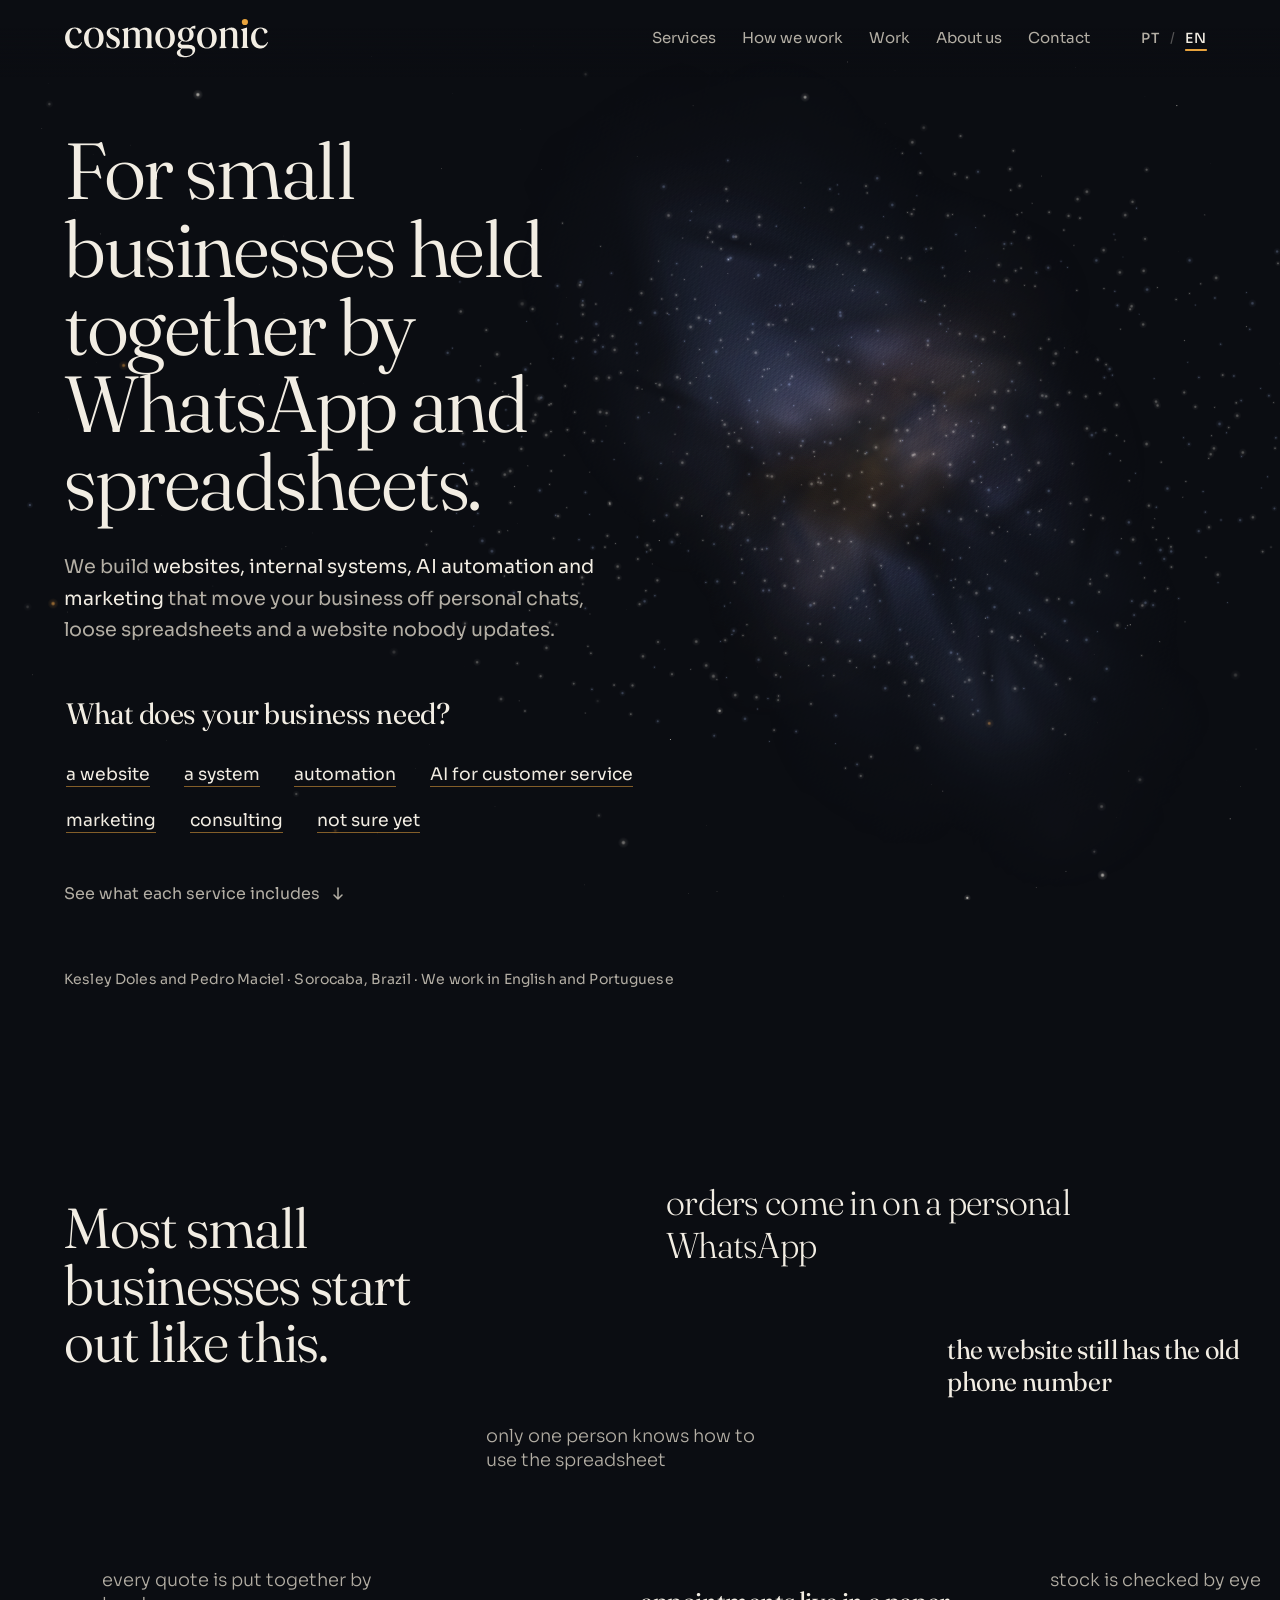
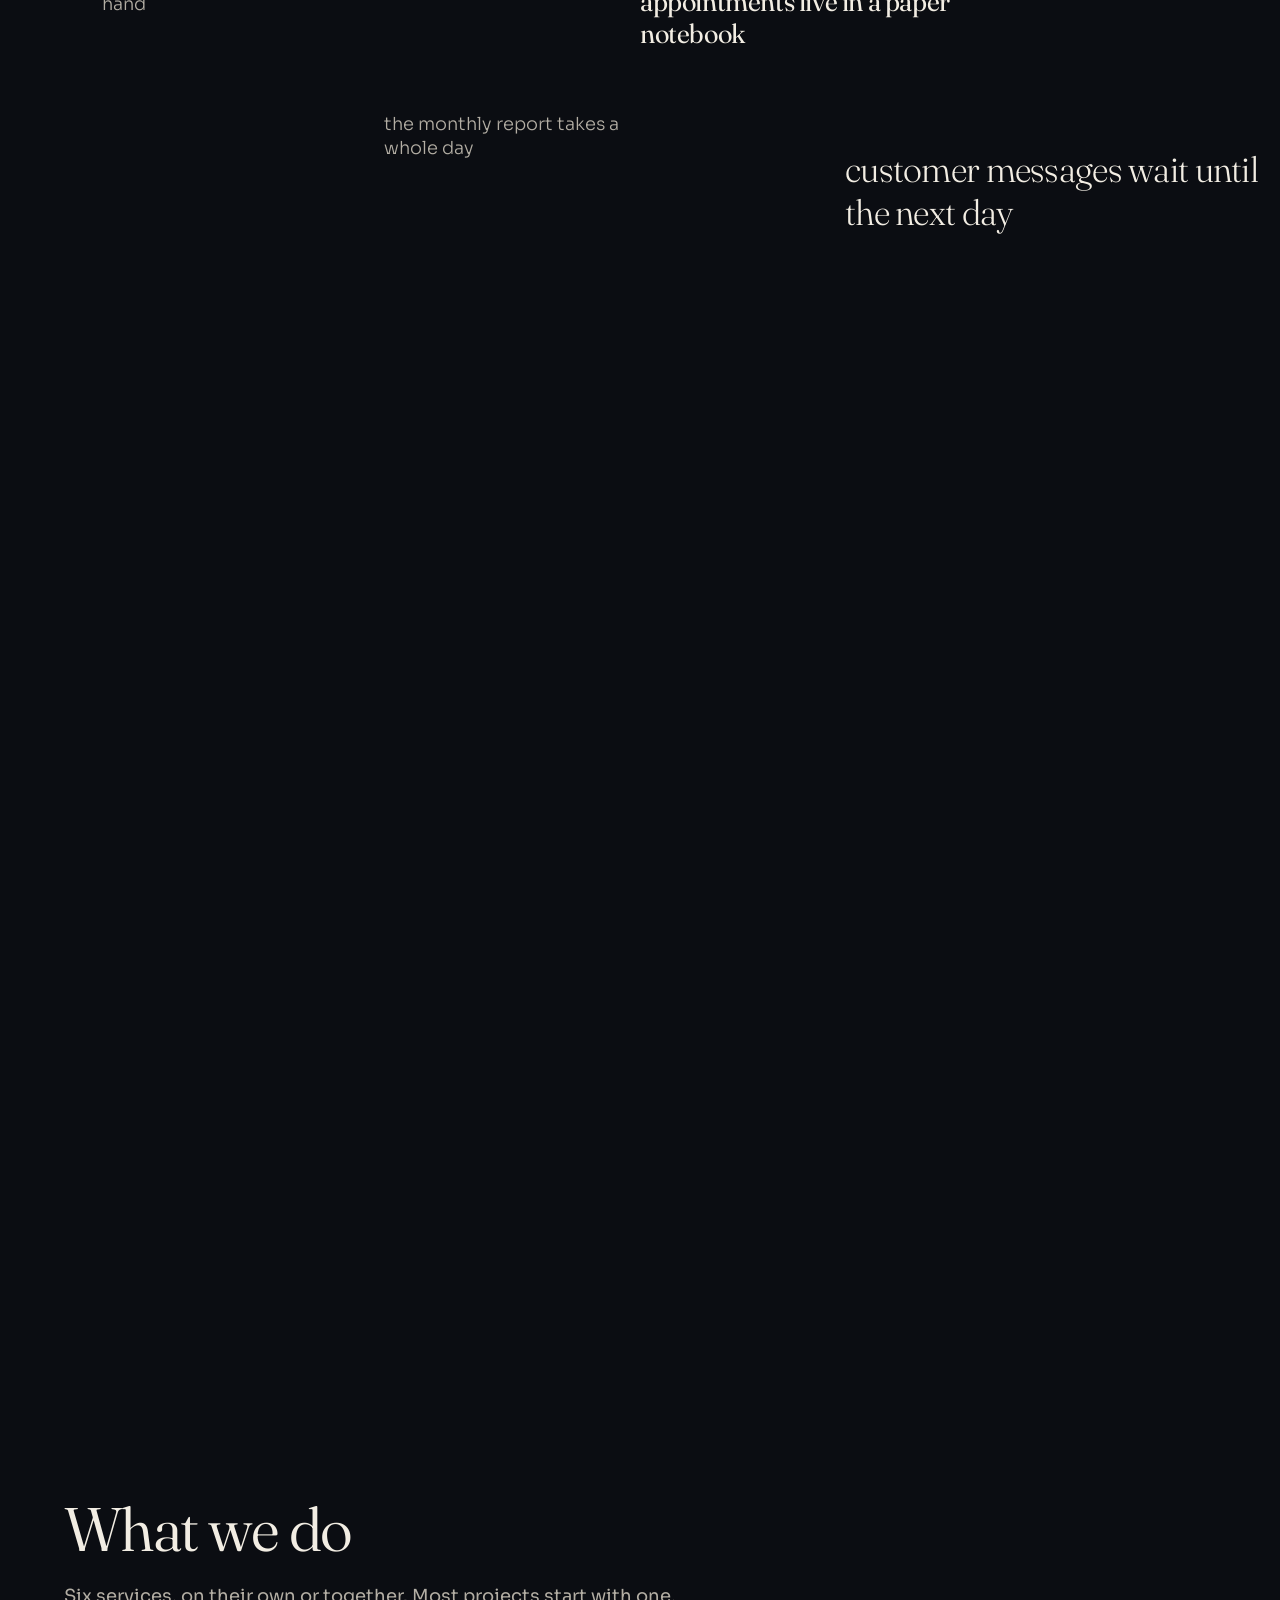
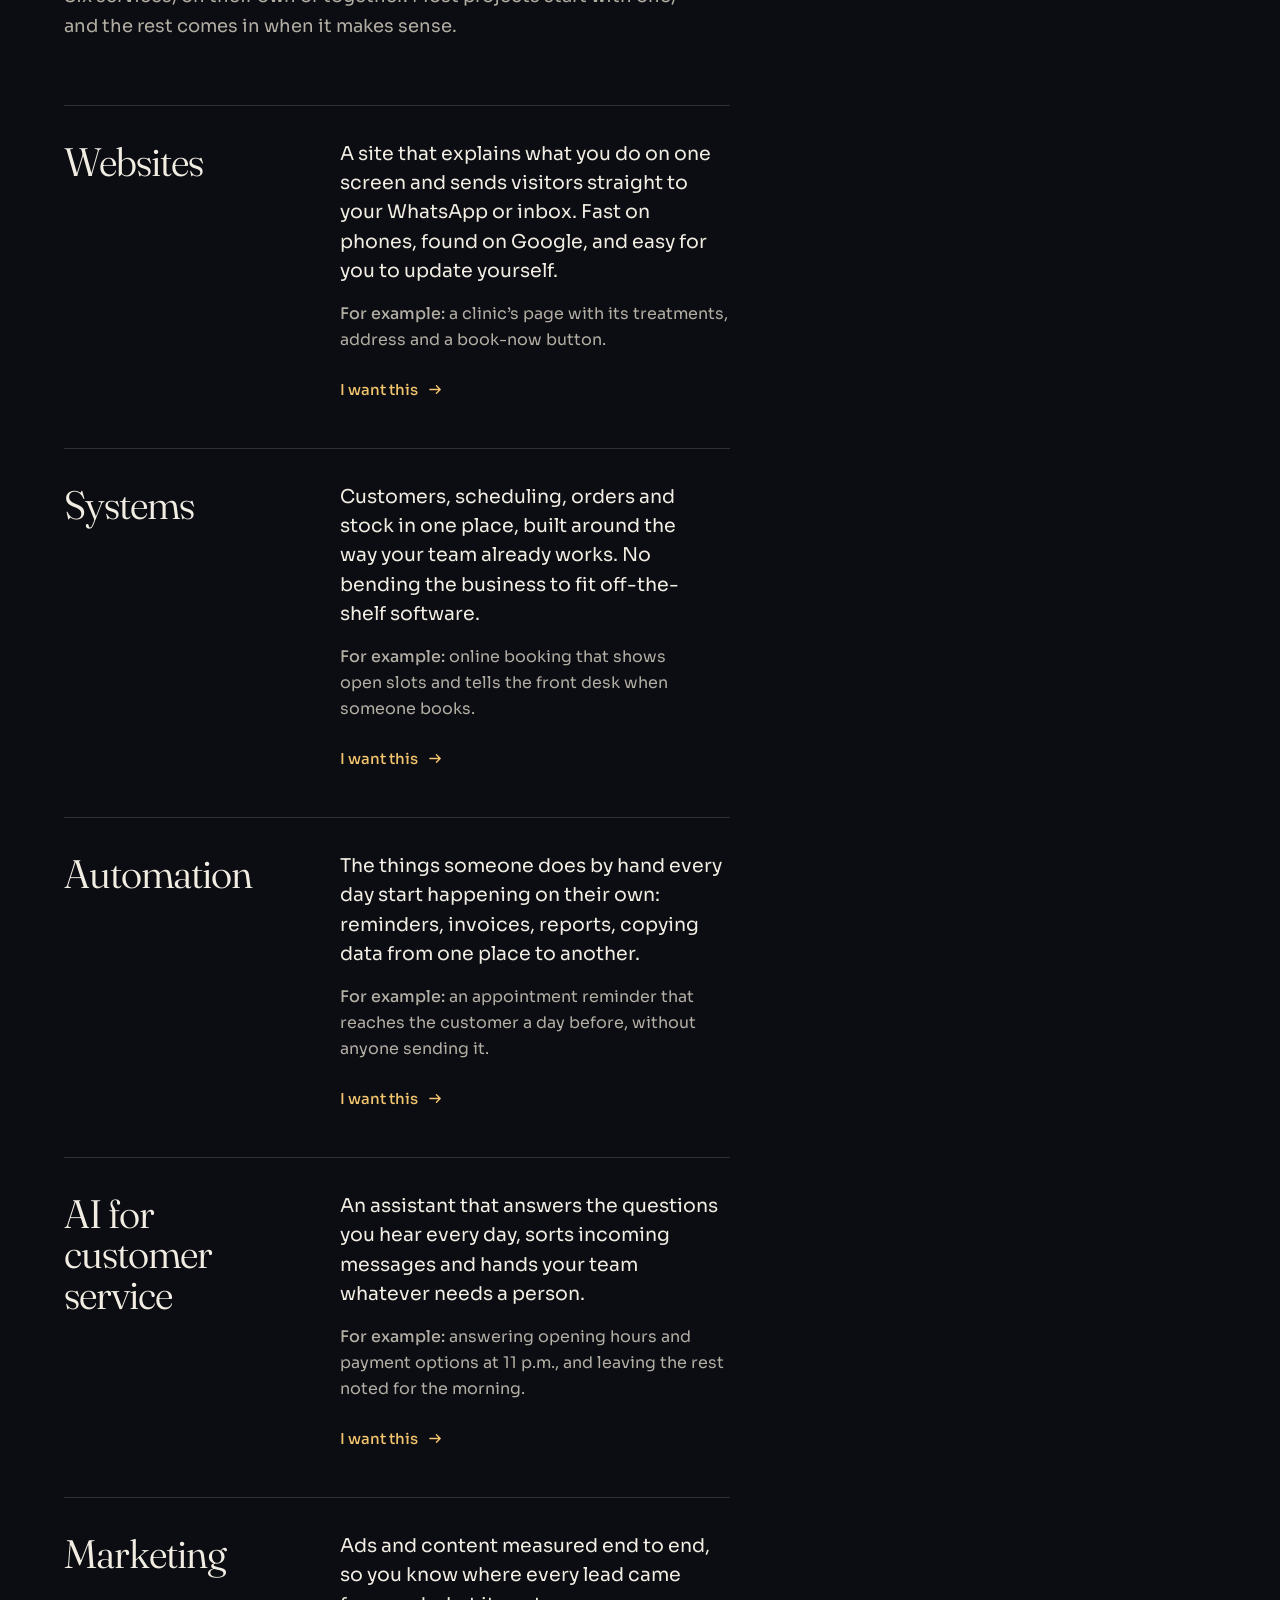
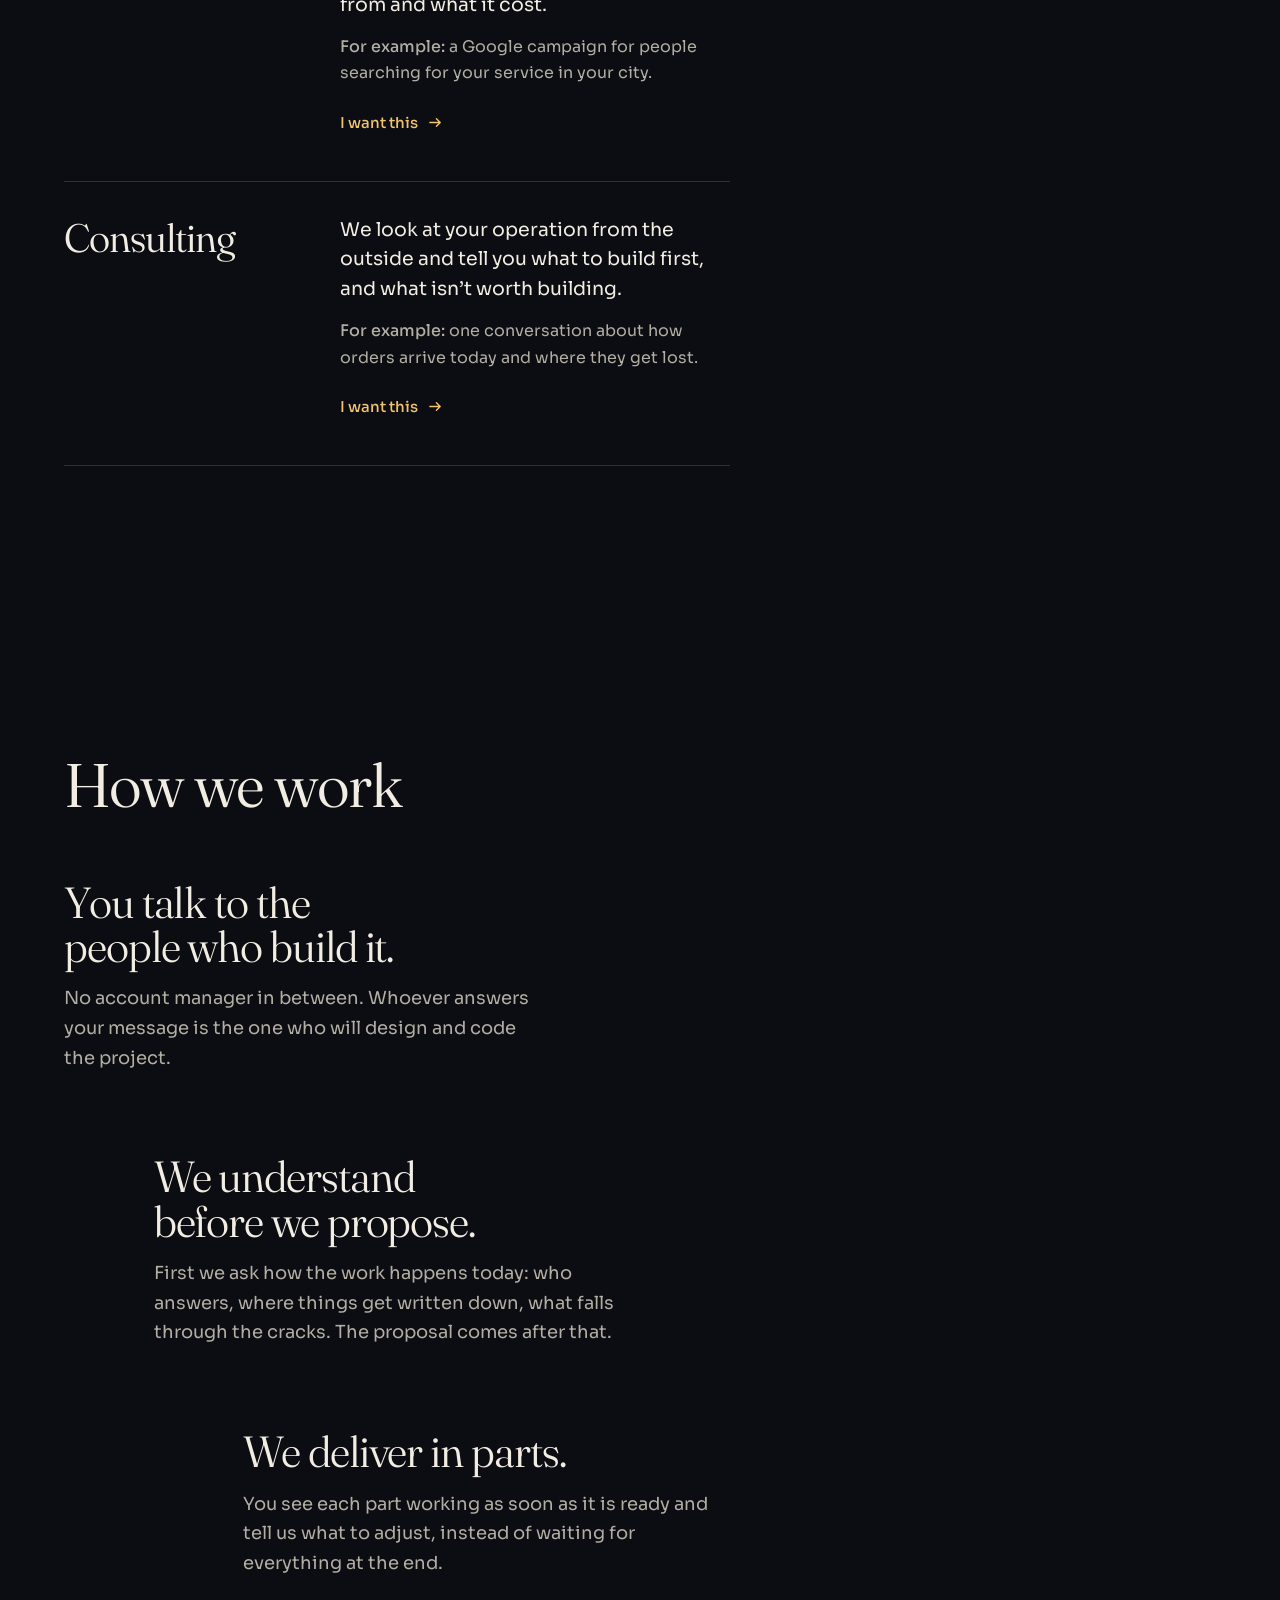
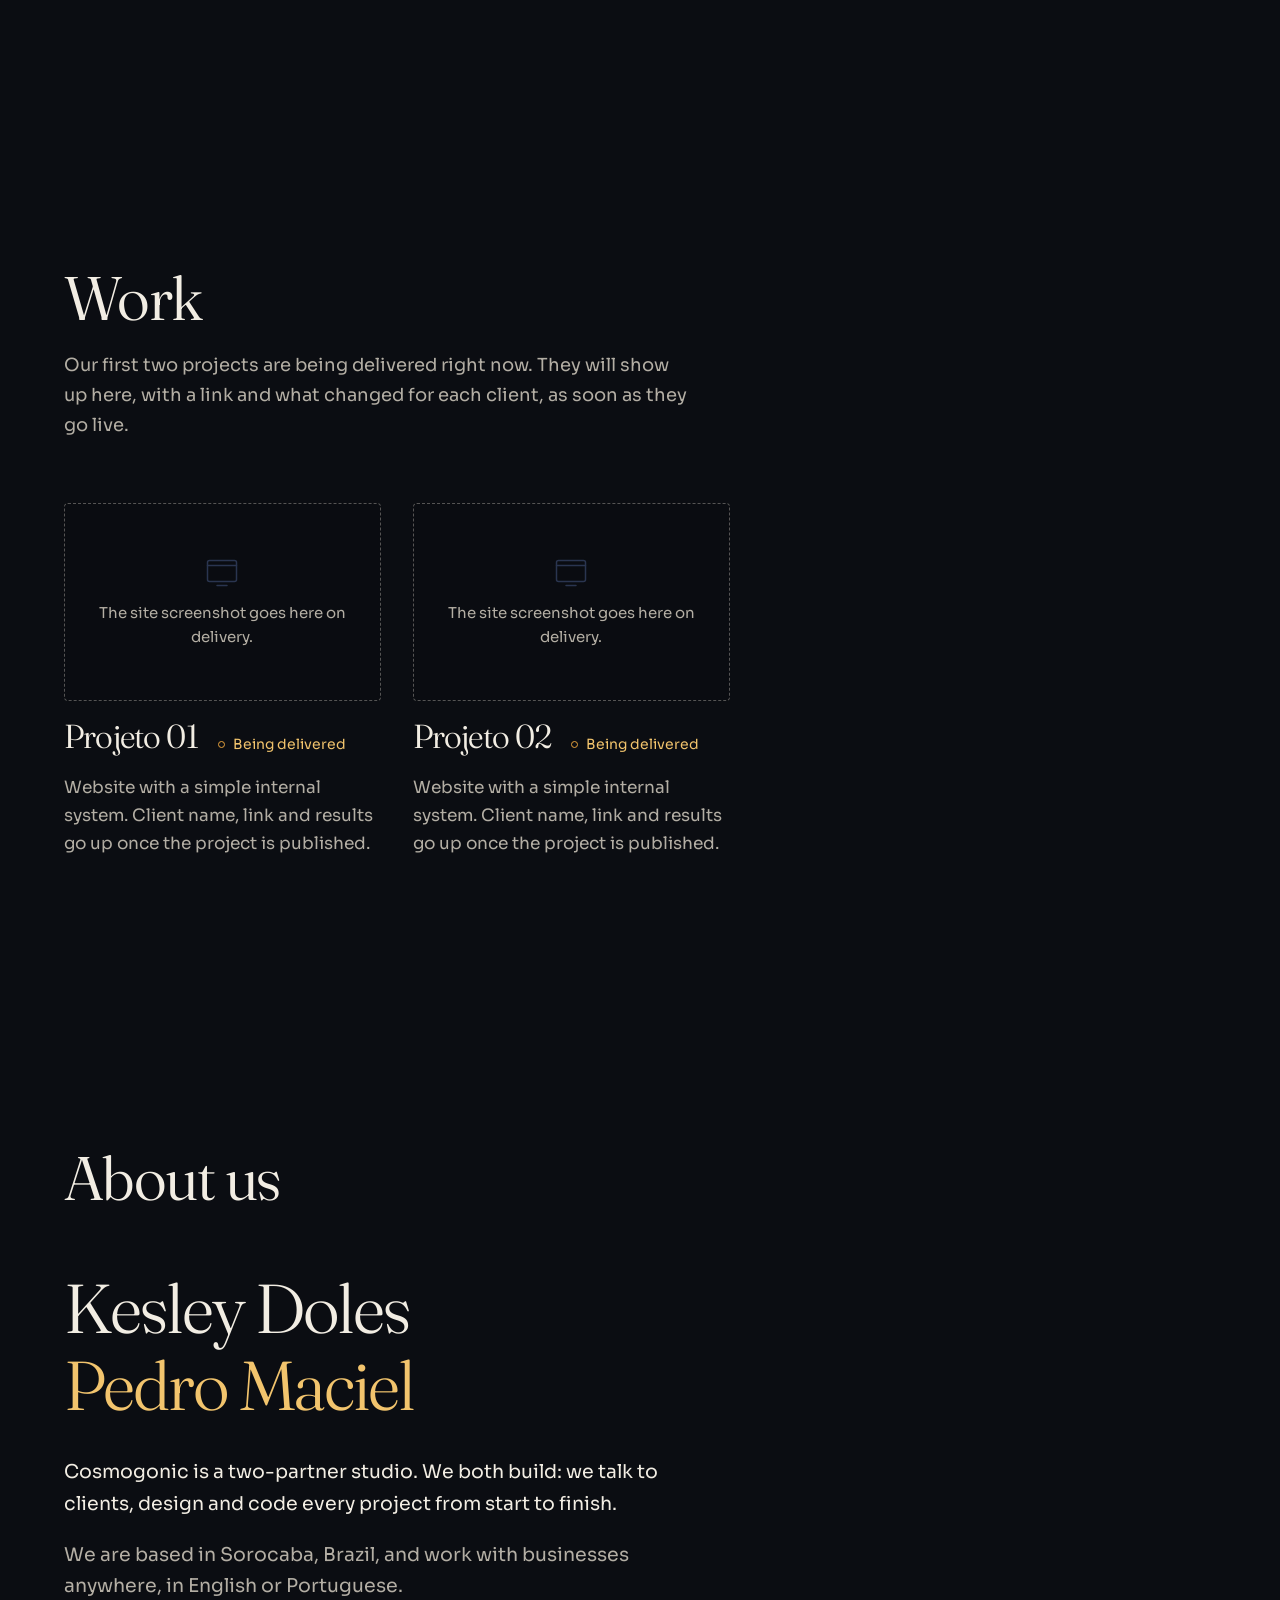
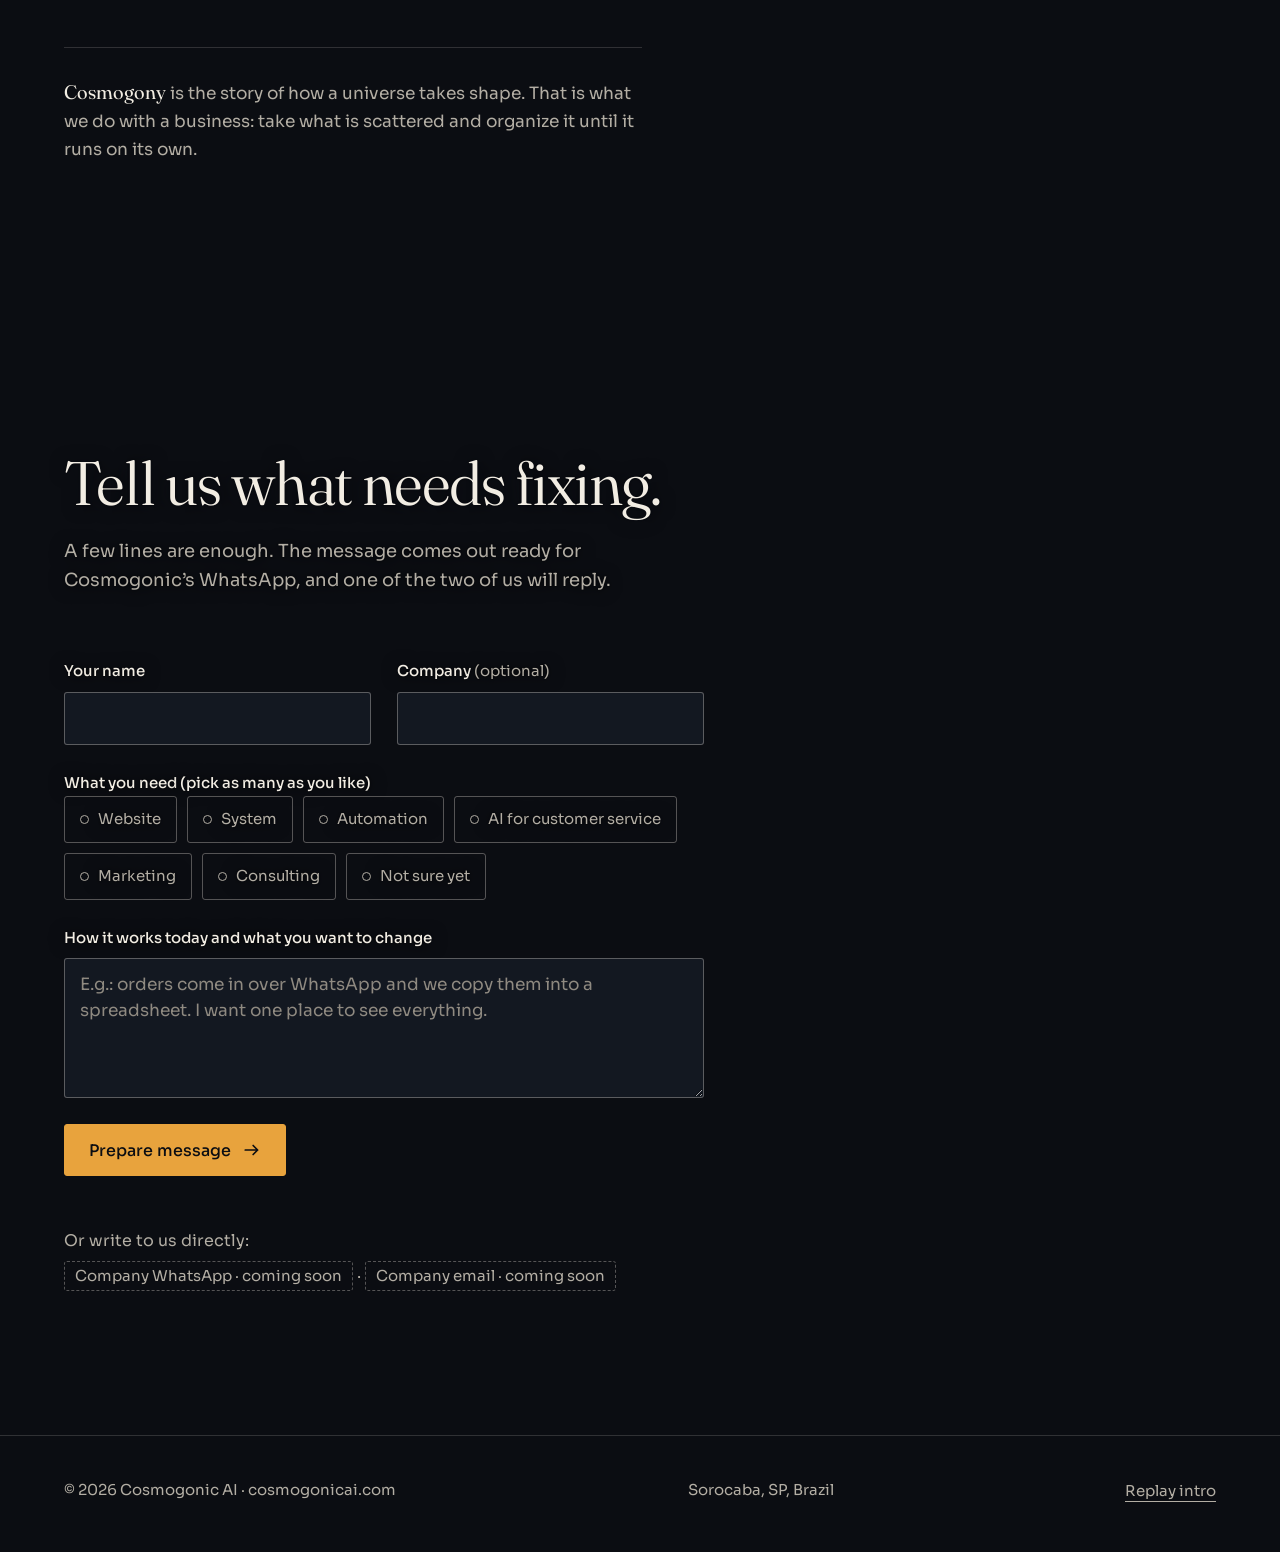
==== site/index.html @ 9174e350 "Protótipo do site da Cosmogonic AI Peças reaproveitáveis (fundo-estrela, abertura, header), referênc" ====
<!DOCTYPE html>
<html lang="pt-BR" class="estatico">
<head>
<meta charset="utf-8">
<meta name="viewport" content="width=device-width, initial-scale=1">
<title>Cosmogonic AI · sites, sistemas e automação para empresas</title>
<meta name="description" content="Estúdio de Sorocaba (SP) que faz site, sistema, automação com IA, marketing e consultoria para pequenas e médias empresas. Atendemos em português e inglês.">
<meta name="theme-color" content="#0B0D12">

<!-- Endereço oficial e versões por idioma (o inglês é a mesma página com ?lang=en) -->
<link rel="canonical" href="https://cosmogonicai.com/" id="canonical">
<link rel="alternate" hreflang="pt-BR" href="https://cosmogonicai.com/">
<link rel="alternate" hreflang="en" href="https://cosmogonicai.com/?lang=en">
<link rel="alternate" hreflang="x-default" href="https://cosmogonicai.com/">

<!-- Prévia ao compartilhar o link (WhatsApp, LinkedIn, etc.) -->
<meta property="og:type" content="website">
<meta property="og:site_name" content="Cosmogonic AI">
<meta property="og:url" content="https://cosmogonicai.com/">
<meta property="og:title" content="Cosmogonic AI · sites, sistemas e automação para empresas">
<meta property="og:description" content="Site, sistema, automação com IA e marketing para tirar a sua empresa do WhatsApp pessoal e da planilha solta. Kesley Doles e Pedro Maciel, Sorocaba (SP).">
<meta property="og:image" content="https://cosmogonicai.com/og-imagem.png">
<meta property="og:image:width" content="1200">
<meta property="og:image:height" content="630">
<meta property="og:image:alt" content="Wordmark da Cosmogonic ao lado de uma estrela âmbar com um disco de poeira em órbita.">
<meta property="og:locale" content="pt_BR">
<meta property="og:locale:alternate" content="en_US">
<meta name="twitter:card" content="summary_large_image">

<link rel="icon" href="favicon.svg" type="image/svg+xml">
<link rel="icon" href="favicon-32.png" sizes="32x32" type="image/png">
<link rel="apple-touch-icon" href="apple-touch-icon.png">
<script>try{if(new URLSearchParams(location.search).get('lang')==='en')document.getElementById('canonical').href='https://cosmogonicai.com/?lang=en'}catch(e){}</script>
<link rel="preconnect" href="https://fonts.googleapis.com">
<link rel="preconnect" href="https://fonts.gstatic.com" crossorigin>
<link rel="stylesheet" href="https://fonts.googleapis.com/css2?family=Fraunces:opsz,wght@9..144,300..600&family=Sora:wght@300;400;500;600&display=swap">
<link rel="stylesheet" href="estilo.css">
<script>try{if(!matchMedia('(prefers-reduced-motion: reduce)').matches)document.documentElement.classList.remove('estatico')}catch(e){}</script>
</head>
<body>
<div id="intro" hidden><canvas aria-hidden="true"></canvas></div>
<a class="skip" href="#conteudo" data-i="skip">Pular para o conteúdo</a>
<div class="bar" id="bar" aria-hidden="true"></div>
<canvas id="sky" aria-hidden="true"></canvas>

<header class="topo">
  <a class="brand" href="#hero" aria-label="Cosmogonic AI, início"><span class="bw"><svg class="word" aria-hidden="true" focusable="false" xmlns="http://www.w3.org/2000/svg" viewBox="14 36 1128 220" fill="currentColor" fill-rule="evenodd"><g class="l c0" style="--dx:-0.5px"><path d="M77.0 88.6 L70.3 88.6 L64.5 89.2 L59.3 90.2 L55.7 91.2 L48.9 94.1 L47.0 95.1 L39.3 100.8 L33.4 106.8 L30.1 111.4 L27.0 116.5 L24.2 122.6 L22.2 129.1 L21.0 134.0 L20.3 138.7 L20.0 142.6 L20.1 151.8 L21.3 159.4 L23.2 166.2 L25.0 171.5 L28.0 177.9 L31.1 183.3 L33.4 186.3 L36.9 190.2 L40.9 193.9 L44.3 196.4 L49.6 199.5 L54.5 201.5 L58.4 202.6 L63.6 203.6 L71.8 204.0 L76.3 203.6 L81.6 202.7 L85.2 201.7 L88.1 200.7 L91.9 198.6 L99.1 193.3 L103.5 188.5 L106.3 184.3 L108.9 179.8 L111.5 174.2 L112.9 170.1 L112.8 169.2 L112.1 168.7 L110.5 168.6 L109.6 168.9 L106.7 174.0 L103.6 178.1 L101.8 180.0 L99.0 182.2 L96.1 183.9 L92.5 185.7 L88.9 186.8 L82.7 187.8 L78.7 187.8 L71.2 186.6 L65.9 184.7 L62.2 182.6 L58.3 179.3 L55.0 175.6 L52.1 171.2 L49.0 165.5 L47.0 160.0 L45.8 155.1 L45.0 150.4 L44.5 144.7 L44.3 135.1 L45.0 127.4 L46.8 118.5 L49.1 111.7 L53.0 104.7 L55.8 101.2 L57.9 99.2 L60.7 97.0 L63.1 95.6 L64.8 94.9 L67.8 94.0 L72.0 93.6 L75.6 93.8 L79.7 95.1 L82.3 96.8 L84.5 98.7 L86.4 100.9 L88.4 104.1 L90.7 108.8 L92.7 115.3 L93.8 120.2 L94.4 120.9 L94.9 121.2 L96.5 121.3 L100.3 120.6 L103.5 119.5 L105.7 118.4 L109.3 115.9 L110.7 113.8 L111.1 112.0 L111.1 110.0 L110.6 107.9 L109.5 105.4 L107.2 101.9 L104.7 99.0 L100.2 95.3 L98.3 94.1 L94.4 92.3 L88.0 90.2 L83.1 89.2Z "/></g><g class="l" style="--dx:-112.2px"><path d="M175.8 88.5 L169.7 89.0 L163.8 90.1 L157.9 92.0 L153.4 94.0 L149.6 96.0 L145.0 99.3 L141.5 102.3 L138.1 105.9 L135.4 109.4 L132.2 114.1 L129.2 119.5 L128.0 122.7 L126.2 129.6 L125.2 134.8 L124.3 142.5 L124.3 149.5 L125.2 157.4 L126.1 162.0 L127.5 167.2 L129.2 172.1 L132.2 178.2 L135.1 183.0 L138.0 186.8 L140.5 189.5 L145.1 193.4 L149.8 196.6 L153.1 198.4 L157.8 200.6 L161.4 201.8 L169.6 203.6 L175.7 204.1 L179.7 204.1 L185.2 203.7 L192.1 202.5 L195.7 201.6 L198.8 200.4 L203.3 198.3 L209.7 194.5 L214.5 190.6 L217.0 188.0 L223.6 179.1 L226.6 173.6 L228.6 168.5 L229.6 165.2 L230.7 159.7 L231.6 153.4 L232.0 146.8 L231.6 138.7 L230.7 132.3 L229.7 127.1 L228.5 123.6 L226.5 118.7 L223.7 113.3 L220.4 108.3 L217.0 104.0 L213.9 101.0 L209.4 97.4 L205.2 94.8 L201.8 93.2 L197.3 91.3 L193.1 90.1 L187.6 89.0 L182.8 88.5Z  M175.9 93.6 L182.4 94.0 L186.0 95.0 L187.9 96.0 L191.3 98.2 L193.7 100.4 L197.6 105.4 L198.9 107.5 L200.9 111.7 L202.7 116.3 L203.9 120.5 L205.7 128.4 L207.0 140.6 L207.1 147.2 L206.9 153.8 L205.9 163.3 L204.9 168.9 L202.7 177.0 L200.7 182.2 L198.8 185.7 L196.9 188.6 L194.6 191.7 L191.4 194.6 L188.3 196.6 L185.7 197.7 L182.4 198.6 L179.6 199.0 L176.6 199.0 L174.1 198.6 L170.7 197.7 L167.9 196.4 L165.6 194.9 L162.9 192.5 L161.0 190.6 L158.9 187.9 L155.9 182.4 L154.0 177.9 L152.0 171.7 L150.9 166.5 L150.0 161.5 L149.0 149.9 L149.0 142.9 L149.5 134.5 L150.0 129.3 L150.9 124.0 L151.8 119.8 L154.9 111.0 L156.3 107.9 L158.3 104.8 L160.9 101.5 L165.7 97.1 L169.7 94.9 L172.7 94.0Z "/></g><g class="l" style="--dx:-218.2px"><path d="M307.9 91.3 L298.8 89.3 L294.0 88.8 L287.5 88.5 L279.6 88.8 L273.1 90.0 L269.2 91.2 L266.4 92.3 L261.2 95.1 L256.0 99.5 L254.6 101.3 L253.1 103.7 L251.3 107.2 L250.1 110.4 L249.2 115.0 L249.0 118.9 L249.2 122.5 L250.2 127.4 L252.0 132.0 L254.0 135.5 L257.3 139.8 L261.7 143.8 L265.8 146.7 L273.2 151.4 L290.2 160.9 L293.1 162.8 L295.9 165.0 L298.7 168.2 L300.8 172.0 L302.1 176.1 L302.3 178.0 L302.3 182.0 L301.6 186.4 L300.9 188.5 L299.5 191.2 L297.0 194.2 L293.7 196.6 L289.7 198.3 L287.6 198.7 L284.4 199.1 L278.9 198.7 L275.0 197.8 L272.0 196.8 L268.3 194.6 L265.5 192.5 L261.3 188.3 L257.1 182.7 L255.1 179.6 L252.0 173.5 L249.6 167.5 L248.8 167.0 L247.6 167.0 L246.9 167.5 L246.8 169.2 L247.5 175.9 L247.6 182.8 L248.5 195.8 L248.8 196.7 L249.7 197.4 L254.3 199.4 L262.0 201.7 L272.9 203.6 L278.4 203.9 L284.0 204.0 L291.1 203.4 L296.1 202.6 L299.1 201.6 L303.9 199.5 L307.4 197.5 L310.4 195.2 L313.6 191.9 L315.7 189.4 L317.6 186.3 L319.4 182.3 L320.6 178.5 L321.4 173.2 L321.4 168.5 L320.6 163.2 L319.6 159.9 L318.4 157.1 L316.3 153.3 L313.1 149.3 L311.2 147.4 L306.0 143.2 L302.6 141.0 L289.5 133.9 L280.4 128.5 L274.0 123.9 L272.3 122.4 L270.0 119.3 L268.0 114.8 L267.5 112.1 L267.5 107.2 L268.1 104.1 L268.9 102.2 L269.9 100.6 L272.5 97.7 L274.8 96.0 L276.4 95.2 L279.6 94.0 L284.4 93.5 L289.9 93.8 L293.5 94.9 L296.3 96.1 L298.9 97.8 L302.6 101.0 L306.2 105.1 L308.6 108.8 L311.6 114.9 L312.9 119.4 L313.8 120.0 L315.3 119.8 L315.7 119.3 L315.8 118.4 L315.4 95.2 L315.0 94.4 L312.0 92.8Z "/></g><g class="l" style="--dx:-353.4px"><path d="M334.1 98.9 L333.9 100.1 L334.4 101.2 L338.9 103.8 L340.6 105.4 L341.6 107.0 L342.9 110.1 L343.8 116.1 L344.0 150.0 L343.8 152.0 L343.8 184.3 L342.8 189.9 L341.4 193.6 L340.5 195.3 L339.2 196.7 L337.4 198.1 L335.0 199.4 L334.6 200.5 L334.8 201.1 L335.2 201.5 L336.1 201.8 L375.4 201.5 L375.8 201.1 L375.9 200.2 L375.6 199.3 L372.0 197.5 L369.9 195.4 L369.0 194.1 L368.0 191.2 L367.0 184.9 L366.8 111.3 L367.5 109.9 L369.7 108.0 L373.6 105.2 L376.3 103.8 L380.5 102.0 L383.5 101.0 L389.2 100.3 L393.0 100.7 L395.8 101.3 L399.4 103.0 L401.9 104.9 L403.9 107.1 L405.7 110.4 L406.8 113.2 L407.6 117.6 L408.1 125.0 L408.1 154.5 L408.0 156.1 L408.1 174.3 L407.8 185.5 L406.7 191.0 L405.4 194.2 L404.6 195.5 L402.5 197.6 L399.4 199.6 L399.0 200.8 L399.5 201.5 L400.7 201.8 L402.3 201.6 L438.6 201.6 L439.5 201.5 L439.9 201.1 L439.9 200.1 L439.6 199.3 L437.3 198.3 L435.8 197.1 L434.3 195.4 L433.3 193.8 L432.0 190.0 L431.3 185.7 L431.1 181.4 L431.1 134.7 L431.3 132.8 L431.1 122.2 L430.4 114.2 L429.9 111.4 L430.4 110.3 L432.5 108.3 L437.2 105.1 L439.2 104.1 L446.9 101.1 L452.6 100.5 L455.3 100.5 L459.3 101.2 L463.3 103.0 L466.4 105.1 L468.0 107.1 L469.7 110.0 L470.8 112.9 L471.8 117.2 L472.5 124.9 L472.5 176.9 L472.3 184.2 L471.7 188.6 L470.7 192.5 L469.7 194.4 L468.5 195.9 L466.1 198.2 L464.0 199.5 L463.7 200.3 L463.9 201.2 L464.9 201.8 L504.1 201.6 L504.6 201.2 L504.8 200.3 L504.4 199.5 L500.9 197.6 L499.2 196.0 L498.2 194.5 L496.8 191.3 L495.8 186.8 L495.5 182.6 L495.3 175.3 L495.4 126.1 L494.4 113.5 L492.6 106.6 L490.3 101.5 L487.3 97.4 L484.9 95.1 L482.1 93.1 L477.6 91.0 L471.4 89.2 L468.2 88.8 L462.5 88.8 L456.5 89.4 L450.2 91.2 L447.9 92.1 L441.5 95.2 L438.4 97.3 L433.6 101.1 L429.6 105.4 L428.8 105.9 L428.2 105.8 L427.8 105.4 L426.5 102.6 L424.3 99.2 L422.2 96.7 L419.2 94.1 L414.9 91.6 L411.2 90.2 L407.3 89.2 L403.8 88.8 L398.8 88.8 L393.3 89.3 L389.7 90.2 L384.2 92.2 L377.6 95.7 L371.1 100.8 L367.5 104.2 L366.8 103.8 L366.6 102.9 L366.8 90.0 L366.6 89.4 L365.8 89.0 L362.3 89.3 L353.3 92.5 L335.0 98.1Z "/></g><g class="l" style="--dx:-504.2px"><path d="M561.8 89.0 L556.6 90.0 L551.8 91.3 L547.0 93.3 L540.1 97.0 L535.3 100.6 L530.6 105.3 L529.1 107.0 L526.0 111.4 L523.3 116.0 L520.1 123.0 L519.2 125.6 L518.0 130.4 L516.5 142.5 L516.5 151.1 L517.2 157.2 L519.3 166.6 L521.2 171.8 L524.2 178.2 L526.5 182.0 L529.3 185.8 L532.4 189.2 L537.0 193.4 L540.1 195.6 L545.2 198.5 L552.3 201.5 L556.5 202.6 L562.4 203.7 L568.2 204.1 L575.8 203.9 L579.3 203.6 L584.8 202.5 L590.7 200.6 L594.9 198.7 L599.0 196.4 L602.3 194.0 L606.6 190.5 L610.7 186.2 L613.6 182.4 L615.6 179.3 L618.6 173.5 L620.5 168.3 L622.5 160.8 L623.4 155.8 L623.8 152.0 L623.9 145.0 L623.4 136.3 L622.6 131.0 L621.4 126.4 L619.6 120.8 L617.6 116.3 L614.5 110.6 L612.3 107.5 L610.0 104.8 L606.6 101.4 L601.1 97.0 L596.3 94.1 L589.1 91.3 L585.3 90.1 L580.7 89.2 L574.9 88.6 L568.6 88.5Z  M568.6 93.6 L571.9 93.6 L575.0 94.0 L578.3 95.0 L580.8 96.2 L583.4 98.0 L586.1 100.4 L589.8 105.2 L591.8 108.7 L593.7 112.9 L594.8 116.1 L596.7 123.3 L597.9 130.2 L598.8 142.5 L598.6 154.4 L597.4 165.6 L595.7 173.6 L593.9 179.2 L590.9 185.6 L588.8 189.1 L586.6 191.8 L584.0 194.4 L580.6 196.6 L578.0 197.7 L575.1 198.6 L572.2 199.0 L568.9 198.9 L566.7 198.7 L563.6 198.0 L560.2 196.6 L556.3 193.8 L553.8 191.2 L551.1 187.7 L548.2 182.5 L545.9 176.5 L544.1 170.2 L543.0 165.0 L542.0 158.1 L541.3 147.0 L541.6 135.5 L542.9 125.0 L545.0 116.2 L547.0 111.1 L548.7 107.8 L553.3 101.0 L557.7 97.2 L561.8 95.0 L565.4 94.0Z "/></g><g class="l" style="--dx:-620.2px"><path d="M736.7 78.0 L732.5 78.0 L729.6 78.4 L726.3 79.3 L721.2 81.3 L718.0 83.3 L715.0 85.6 L711.8 88.8 L708.6 92.5 L707.3 93.4 L706.4 93.3 L701.3 91.2 L697.7 90.1 L693.7 89.3 L689.6 88.8 L681.0 88.6 L678.8 88.8 L672.8 89.7 L668.3 91.0 L665.1 92.2 L661.0 94.1 L655.9 97.3 L651.6 101.2 L648.2 105.5 L645.8 109.5 L644.2 112.8 L643.3 115.5 L642.0 121.6 L641.6 124.8 L641.8 131.3 L643.3 138.7 L645.2 144.0 L647.2 147.5 L649.2 150.3 L651.8 153.3 L656.7 157.5 L660.1 159.6 L660.6 160.3 L660.4 160.8 L659.9 161.1 L656.0 162.8 L651.7 165.3 L646.4 169.4 L644.3 171.9 L642.0 175.3 L641.0 177.2 L640.0 180.4 L639.8 185.3 L640.2 187.8 L641.0 190.2 L642.0 192.1 L644.4 195.4 L646.9 197.6 L649.8 199.4 L655.2 201.6 L658.9 202.3 L659.4 202.9 L659.2 203.5 L658.5 204.1 L653.7 206.2 L648.0 209.3 L643.8 212.2 L640.6 214.8 L638.2 217.8 L637.2 219.4 L636.1 222.0 L635.3 224.7 L635.0 227.8 L635.2 231.4 L636.0 234.4 L637.3 237.2 L639.3 240.1 L641.4 242.2 L643.6 244.0 L647.6 246.4 L650.1 247.6 L656.6 249.6 L664.0 251.1 L670.1 251.8 L679.7 252.0 L686.5 251.6 L692.8 250.7 L698.0 249.6 L701.9 248.6 L707.8 246.5 L715.2 242.6 L718.8 240.3 L722.9 237.2 L726.4 233.6 L729.6 229.6 L732.4 224.8 L733.5 222.6 L734.4 219.9 L735.4 215.3 L735.8 208.5 L735.4 204.0 L734.4 200.1 L732.6 196.5 L729.9 192.9 L727.7 191.0 L725.6 189.7 L722.9 188.2 L717.7 186.2 L713.5 185.2 L706.9 184.2 L697.5 183.5 L671.0 183.1 L664.2 182.6 L661.2 181.8 L658.4 180.5 L657.1 179.6 L655.8 177.8 L655.3 176.0 L655.3 174.3 L656.1 171.0 L657.8 168.4 L661.0 165.1 L664.7 162.8 L666.2 162.7 L672.5 164.6 L679.9 165.9 L687.2 166.1 L692.6 165.5 L697.2 164.6 L700.8 163.6 L705.7 161.7 L707.9 160.7 L711.9 158.2 L715.6 155.1 L718.1 152.5 L722.5 146.6 L724.5 142.5 L725.5 139.6 L726.4 136.3 L727.3 128.6 L727.1 124.0 L726.6 119.9 L725.7 115.9 L724.4 111.8 L722.5 107.9 L719.2 103.3 L716.0 99.6 L713.2 97.4 L712.9 96.9 L712.9 96.3 L713.6 95.6 L715.2 94.8 L719.2 94.0 L727.8 93.8 L734.7 94.8 L736.3 94.5 L736.6 93.7 L736.8 83.8 L737.3 79.0 L737.1 78.4Z  M654.0 218.7 L655.2 214.5 L656.9 210.9 L660.1 207.2 L663.2 204.2 L664.5 203.3 L667.4 203.1 L699.1 203.8 L702.1 204.0 L709.3 205.2 L713.9 206.8 L717.1 208.8 L718.8 210.7 L719.9 212.9 L720.9 216.2 L721.1 220.8 L720.9 223.7 L719.8 227.3 L718.8 229.8 L716.5 233.2 L714.3 235.6 L712.8 236.9 L708.4 239.9 L706.8 240.8 L701.9 242.7 L697.3 243.9 L689.4 244.9 L682.1 245.0 L677.6 244.5 L673.3 243.7 L669.7 242.7 L667.1 241.7 L664.1 240.1 L659.6 236.6 L656.8 233.4 L654.9 229.5 L654.1 226.8 L653.8 223.9Z  M683.6 93.6 L688.4 94.0 L691.3 95.0 L695.0 97.5 L697.9 100.9 L699.8 104.1 L700.9 106.7 L702.8 112.3 L703.7 117.8 L704.5 124.9 L704.5 128.2 L703.9 135.7 L702.9 141.9 L700.9 148.4 L699.4 151.5 L696.6 155.6 L693.1 158.5 L690.4 159.9 L687.4 160.7 L685.1 161.0 L682.2 160.7 L678.3 159.6 L673.3 156.4 L670.9 153.5 L669.0 150.3 L668.0 148.0 L666.0 141.8 L664.8 135.6 L664.1 126.9 L664.7 118.5 L665.9 111.7 L667.7 106.1 L669.0 103.3 L670.3 101.1 L672.5 98.4 L675.5 96.0 L677.4 95.0 L679.8 94.2Z"/></g><g class="l" style="--dx:-734.5px"><path d="M791.8 89.0 L782.4 91.2 L777.0 93.4 L773.1 95.3 L769.2 97.9 L764.6 101.4 L759.3 107.1 L756.1 111.5 L753.1 116.6 L751.3 120.8 L749.1 126.6 L748.0 130.8 L747.0 137.0 L746.6 141.9 L746.6 150.2 L747.2 156.7 L748.2 162.3 L749.2 165.9 L751.2 171.7 L753.3 176.2 L757.0 182.6 L759.0 185.5 L763.1 190.0 L767.8 193.9 L770.4 195.7 L777.2 199.4 L782.7 201.6 L786.3 202.6 L793.1 203.7 L799.3 204.1 L809.4 203.6 L814.9 202.4 L818.5 201.4 L823.1 199.5 L828.8 196.5 L831.7 194.6 L836.5 190.9 L839.1 188.3 L842.5 184.0 L846.6 177.4 L849.6 171.3 L851.4 166.1 L852.6 161.5 L853.6 156.0 L854.3 146.9 L853.9 139.4 L853.5 135.9 L852.6 130.3 L851.6 126.4 L850.3 122.5 L847.5 116.0 L845.6 112.5 L841.9 107.3 L839.9 104.9 L835.8 100.9 L834.1 99.5 L827.8 95.2 L824.0 93.2 L819.2 91.2 L811.3 89.2 L804.6 88.5 L797.6 88.5Z  M798.6 93.6 L801.9 93.6 L804.7 94.0 L808.0 95.0 L810.8 96.3 L814.9 99.4 L816.7 101.3 L819.7 105.0 L821.9 109.1 L823.7 113.4 L826.5 122.2 L827.9 129.3 L828.9 139.9 L828.9 153.2 L827.7 164.7 L825.8 173.9 L821.9 184.0 L820.6 186.4 L818.4 189.6 L816.4 192.0 L813.0 195.1 L810.6 196.6 L808.1 197.7 L805.1 198.6 L802.6 198.9 L798.9 198.9 L796.4 198.6 L793.4 197.8 L790.6 196.5 L787.9 194.9 L784.7 192.2 L781.0 187.4 L778.4 182.8 L777.0 179.7 L774.9 173.6 L772.8 163.8 L772.0 156.4 L771.5 148.7 L771.5 139.3 L771.8 133.1 L772.7 126.8 L775.0 117.1 L776.0 113.8 L777.8 109.6 L780.9 104.2 L782.5 102.2 L785.2 99.3 L787.8 97.4 L789.6 96.2 L792.4 94.9 L796.0 93.8Z "/></g><g class="l" style="--dx:-855.8px"><path d="M957.0 95.4 L952.1 92.2 L949.8 91.1 L946.6 90.0 L942.6 89.2 L938.5 88.8 L933.5 88.8 L929.9 89.2 L925.0 90.1 L921.4 91.2 L916.9 93.1 L913.0 95.1 L909.6 97.3 L904.4 101.5 L901.8 104.1 L901.0 104.5 L900.5 104.4 L900.3 103.8 L900.1 89.9 L899.5 89.2 L897.2 89.1 L896.0 89.3 L883.5 93.7 L871.3 97.3 L868.4 98.4 L867.4 99.1 L867.1 100.2 L867.5 101.0 L870.0 102.1 L872.7 103.9 L874.3 105.5 L875.6 107.6 L876.9 111.8 L877.5 117.9 L877.5 175.9 L877.3 183.2 L876.9 187.3 L876.6 188.9 L874.7 194.1 L873.5 195.9 L872.3 197.1 L868.3 199.4 L867.9 200.5 L868.3 201.6 L869.5 201.8 L909.1 201.5 L909.6 201.2 L909.8 200.3 L909.5 199.4 L907.5 198.6 L906.0 197.6 L904.0 195.8 L903.0 194.3 L902.0 192.0 L901.0 188.1 L900.6 184.9 L900.3 177.1 L900.3 111.8 L900.9 110.7 L902.5 109.1 L905.6 106.9 L910.7 104.0 L913.3 102.8 L918.8 101.0 L923.9 100.5 L927.3 100.5 L930.7 101.1 L934.9 103.0 L937.7 105.0 L939.1 106.5 L940.6 108.5 L941.7 110.7 L942.7 113.6 L943.8 119.2 L944.3 127.0 L944.3 177.0 L943.9 185.2 L942.8 191.1 L941.7 194.0 L940.5 195.8 L938.6 197.6 L935.4 199.4 L935.0 200.2 L935.1 201.1 L935.5 201.5 L936.7 201.7 L975.3 201.8 L976.1 201.5 L976.4 200.3 L976.0 199.2 L973.7 198.2 L972.0 196.9 L970.0 194.4 L968.8 191.9 L968.0 188.9 L967.5 185.4 L967.1 175.6 L967.1 122.2 L966.6 115.8 L965.9 111.4 L964.4 106.4 L962.6 102.4 L960.6 99.3Z "/></g><g class="l" style="--dx:-943.4px"><path d="M1020.4 88.9 L1019.5 88.8 L1016.3 89.3 L1007.1 92.7 L995.0 96.6 L992.9 97.1 L989.3 98.2 L988.6 98.7 L988.3 99.3 L988.3 100.2 L988.8 101.1 L991.0 102.2 L994.1 104.3 L995.8 106.2 L996.9 108.4 L997.7 111.1 L998.5 117.1 L998.5 176.5 L998.3 184.1 L997.7 188.6 L996.3 192.9 L994.9 195.4 L994.0 196.4 L991.8 198.2 L989.4 199.6 L989.1 200.8 L989.3 201.3 L989.8 201.6 L1028.8 201.6 L1029.8 201.5 L1030.4 200.8 L1030.4 199.9 L1030.1 199.3 L1027.1 197.9 L1025.2 196.0 L1023.9 194.2 L1023.1 192.5 L1022.1 189.6 L1021.3 183.6 L1021.1 179.0 L1021.2 90.0 L1021.1 89.4Z "/><circle cx="1009.4" cy="58" r="17" fill="#E8A33D"/></g><g class="l" style="--dx:-1023.6px"><path d="M1106.3 89.2 L1097.0 88.5 L1086.3 89.3 L1081.7 90.3 L1075.9 92.2 L1069.7 95.2 L1065.6 98.0 L1061.8 101.1 L1057.2 105.7 L1054.1 109.7 L1051.5 113.7 L1048.3 120.0 L1046.2 125.1 L1045.1 129.4 L1043.8 137.2 L1043.3 143.3 L1043.3 150.0 L1043.8 155.7 L1044.9 161.6 L1046.2 167.1 L1048.2 172.6 L1051.0 178.8 L1053.8 183.3 L1057.3 187.8 L1062.1 192.4 L1066.1 195.7 L1072.7 199.7 L1077.6 201.6 L1081.8 202.7 L1089.0 203.8 L1097.4 203.8 L1105.5 202.5 L1108.2 201.7 L1111.1 200.6 L1114.6 198.8 L1119.0 195.7 L1123.4 191.9 L1128.5 185.7 L1132.4 179.0 L1134.5 174.2 L1135.9 170.1 L1135.8 169.2 L1135.3 168.9 L1133.2 168.4 L1132.4 168.6 L1129.8 173.5 L1126.3 178.1 L1122.4 181.6 L1117.4 184.8 L1111.9 186.7 L1107.9 187.6 L1105.7 187.8 L1100.1 187.6 L1094.8 186.7 L1091.2 185.7 L1088.6 184.7 L1085.3 182.9 L1081.6 179.9 L1078.0 176.1 L1075.0 172.0 L1073.0 168.5 L1070.2 161.6 L1068.9 157.5 L1068.0 152.5 L1067.0 142.0 L1067.1 133.4 L1068.0 125.1 L1070.0 116.6 L1073.0 109.1 L1076.0 104.4 L1078.3 101.3 L1080.4 99.2 L1082.1 97.8 L1085.0 96.0 L1087.6 94.8 L1090.6 94.0 L1093.7 93.6 L1096.4 93.6 L1099.9 94.1 L1102.2 95.0 L1104.3 96.2 L1106.4 97.7 L1108.0 99.4 L1111.8 105.2 L1113.5 109.1 L1114.7 112.6 L1116.3 119.6 L1116.9 120.6 L1117.7 121.1 L1119.7 121.1 L1122.5 120.7 L1126.0 119.4 L1129.0 117.9 L1131.1 116.5 L1133.3 114.1 L1133.7 113.0 L1133.9 111.4 L1133.7 109.2 L1133.2 107.4 L1132.5 105.7 L1130.0 101.7 L1127.1 98.6 L1122.5 95.1 L1118.7 93.1 L1111.5 90.3Z "/></g></svg><svg class="logo" aria-hidden="true" focusable="false" xmlns="http://www.w3.org/2000/svg" viewBox="120 160 760 680"><defs><mask id="cg-cut" maskUnits="userSpaceOnUse" x="0" y="0" width="1000" height="1000"><rect width="1000" height="1000" fill="#fff"/><path d="M 558.6 619.1 L 553.9 621.9 L 549.2 624.8 L 544.5 627.7 L 539.8 630.5 L 535.1 633.3 L 530.4 636.1 L 525.7 638.9 L 521.0 641.7 L 516.3 644.5 L 511.6 647.2 L 507.0 650.0 L 502.3 652.7 L 497.6 655.4 L 492.9 658.1 L 488.2 660.7 L 483.6 663.4 L 478.9 666.0 L 474.3 668.6 L 469.6 671.2 L 465.0 673.7 L 460.4 676.3 L 455.8 678.8 L 451.2 681.3 L 446.6 683.8 L 442.0 686.2 L 437.5 688.6 L 433.0 691.0 L 428.4 693.4 L 423.9 695.8 L 419.4 698.1 L 415.0 700.4 L 410.5 702.7 L 406.1 705.0 L 401.7 707.2 L 397.3 709.4 L 392.9 711.6 L 388.6 713.7 L 384.2 715.8 L 380.0 717.9 L 375.7 720.0 L 371.4 722.0 L 367.2 724.0 L 363.0 726.0 L 358.8 728.0 L 354.7 729.9 L 350.6 731.8 L 346.5 733.6 L 342.5 735.5 L 338.4 737.3 L 334.4 739.0 L 330.5 740.7 L 326.6 742.4 L 322.7 744.1 L 318.8 745.8 L 315.0 747.4 L 311.2 748.9 L 307.4 750.5 L 303.7 752.0 L 300.0 753.4 L 296.4 754.9 L 292.8 756.3 L 289.2 757.6 L 285.7 759.0 L 282.2 760.3 L 278.8 761.5 L 275.4 762.7 L 272.0 763.9 L 268.7 765.1 L 265.4 766.2 L 262.2 767.3 L 259.0 768.3 L 255.8 769.3 L 252.7 770.3 L 249.7 771.2 L 246.7 772.1 L 243.7 773.0 L 240.8 773.8 L 237.9 774.6 L 235.1 775.3 L 232.3 776.1 L 229.6 776.7 L 226.9 777.4 L 224.3 778.0 L 221.7 778.5 L 219.2 779.0 L 216.8 779.5 L 214.3 780.0 L 212.0 780.4 L 209.6 780.7 L 207.4 781.1" fill="none" stroke="#000" stroke-width="38"/><circle cx="748.1" cy="488.4" r="56" fill="#000"/></mask><mask id="cg-moon" maskUnits="userSpaceOnUse" x="0" y="0" width="1000" height="1000"><rect width="1000" height="1000" fill="#fff"/><circle cx="748.1" cy="488.4" r="56" fill="#000"/></mask></defs><g transform="translate(-30 -40)"><path d="M 165.3 772.9 L 164.1 770.4 L 163.3 767.7 L 163.0 764.7 L 163.1 761.4 L 163.7 757.9 L 164.7 754.1 L 166.2 750.1 L 168.1 745.8 L 170.4 741.3 L 173.2 736.5 L 176.4 731.5 L 180.1 726.3 L 184.1 720.8 L 188.6 715.1 L 193.5 709.3 L 198.8 703.2 L 204.6 696.9 L 210.7 690.5 L 217.2 683.8 L 224.1 677.0 L 231.3 670.1 L 239.0 663.0 L 247.0 655.7 L 255.3 648.3 L 263.9 640.8 L 272.9 633.2 L 282.2 625.4 L 291.8 617.6 L 301.7 609.7 L 311.9 601.6 L 322.3 593.6 L 333.0 585.4 L 343.9 577.3 L 355.1 569.0 L 366.4 560.8 L 378.0 552.5 L 389.8 544.2 L 401.7 535.9 L 413.8 527.7 L 426.0 519.4 L 438.3 511.2 L 450.8 503.0 L 463.3 494.9 L 476.0 486.8 L 488.7 478.9 L 501.4 470.9 L 514.2 463.1 L 527.0 455.4 L 539.8 447.8 L 552.6 440.3 L 565.4 432.9 L 578.1 425.7 L 590.8 418.6 L 603.4 411.7 L 615.9 404.9 L 628.3 398.3 L 640.6 391.9 L 652.7 385.7 L 664.7 379.6 L 676.5 373.8 L 688.2 368.2 L 699.6 362.7 L 710.9 357.5 L 721.9 352.6 L 732.7 347.9 L 743.3 343.4 L 753.6 339.1 L 763.6 335.1 L 773.3 331.4 L 782.8 327.9 L 791.9 324.7 L 800.7 321.8 L 809.2 319.1 L 817.3 316.7 L 825.1 314.6 L 832.6 312.8 L 839.6 311.2 L 846.3 309.9 L 852.6 308.9 L 858.5 308.3 L 864.0 307.8 L 869.1 307.7 L 873.8 307.9 L 878.1 308.4 L 881.9 309.1 L 885.4 310.1 L 888.3 311.5 L 890.9 313.1 L 893.0 315.0 L 894.7 317.1" fill="none" stroke="#E8A33D" stroke-width="14" stroke-linecap="round" mask="url(#cg-moon)"/><path d="M 520 215 C 379 215 265 360 265 540 C 265 720 386 865 535 865 C 640 865 722 800 762 688 C 722 765 642 798 562 798 C 478 798 410 682 410 540 C 410 388 472 262 548 262 C 622 262 664 322 684 392 C 686 400 692 404 702 404 C 742 404 790 386 790 352 C 780 268 660 215 520 215 Z" fill="#F2EDE3" mask="url(#cg-cut)"/><path d="M 894.7 317.1 L 895.9 319.6 L 896.7 322.3 L 897.0 325.3 L 896.9 328.6 L 896.3 332.1 L 895.3 335.9 L 893.8 339.9 L 891.9 344.2 L 889.6 348.7 L 886.8 353.5 L 883.6 358.5 L 879.9 363.7 L 875.9 369.2 L 871.4 374.9 L 866.5 380.7 L 861.2 386.8 L 855.4 393.1 L 849.3 399.5 L 842.8 406.2 L 835.9 413.0 L 828.7 419.9 L 821.0 427.0 L 813.0 434.3 L 804.7 441.7 L 796.1 449.2 L 787.1 456.8 L 777.8 464.6 L 768.2 472.4 L 758.3 480.3 L 748.1 488.4 L 737.7 496.4 L 727.0 504.6 L 716.1 512.7 L 704.9 521.0 L 693.6 529.2 L 682.0 537.5 L 670.2 545.8 L 658.3 554.1 L 646.2 562.3 L 634.0 570.6 L 621.7 578.8 L 609.2 587.0 L 596.7 595.1 L 584.0 603.2 L 571.3 611.1 L 558.6 619.1 L 545.8 626.9 L 533.0 634.6 L 520.2 642.2 L 507.4 649.7 L 494.6 657.1 L 481.9 664.3 L 469.2 671.4 L 456.6 678.3 L 444.1 685.1 L 431.7 691.7 L 419.4 698.1 L 407.3 704.3 L 395.3 710.4 L 383.5 716.2 L 371.8 721.8 L 360.4 727.3 L 349.1 732.5 L 338.1 737.4 L 327.3 742.1 L 316.7 746.6 L 306.4 750.9 L 296.4 754.9 L 286.7 758.6 L 277.2 762.1 L 268.1 765.3 L 259.3 768.2 L 250.8 770.9 L 242.7 773.3 L 234.9 775.4 L 227.4 777.2 L 220.4 778.8 L 213.7 780.1 L 207.4 781.1 L 201.5 781.7 L 196.0 782.2 L 190.9 782.3 L 186.2 782.1 L 181.9 781.6 L 178.1 780.9 L 174.6 779.9 L 171.7 778.5 L 169.1 776.9 L 167.0 775.0 L 165.3 772.9" fill="none" stroke="#E8A33D" stroke-width="14" stroke-linecap="round" mask="url(#cg-moon)"/><circle cx="748.1" cy="488.4" r="44" fill="#E8A33D"/></g></svg></span></a>
  <nav class="menu" aria-label="Seções" data-i-aria="navAria">
    <a href="#servicos" data-i="nav1">Serviços</a>
    <a href="#jeito" data-i="nav2">Como trabalhamos</a>
    <a href="#trabalhos" data-i="nav3">Trabalhos</a>
    <a href="#nos" data-i="nav4">Quem somos</a>
    <a href="#contato" data-i="nav5">Contato</a>
  </nav>
  <a class="btn vazado falar" href="#contato" data-i="navCta">Contato</a>
  <div class="idioma" role="group" aria-label="Idioma / Language">
    <button type="button" data-l="pt" aria-pressed="true" lang="pt-BR">PT</button><span aria-hidden="true">/</span><button type="button" data-l="en" aria-pressed="false" lang="en">EN</button>
  </div>
</header>

<main id="conteudo">

  <section class="sec hero" id="hero" aria-labelledby="h-hero">
    <div class="col">
      <p class="chegada" id="chegada" role="status"></p>
      <h1 id="h-hero" data-i="h1">Para empresas que cresceram no improviso.</h1>
      <p class="lead" data-i-html="lead">Fazemos <strong>site, sistema, automação com IA e marketing</strong> para tirar o seu negócio do WhatsApp pessoal, da planilha solta e do site que ninguém atualiza.</p>
      <fieldset class="pedido">
        <legend data-i="pedidoLeg">Do que a sua empresa precisa?</legend>
        <div class="opcoes">
          <button type="button" data-s="site" data-i="sv1">um site</button>
          <button type="button" data-s="sistema" data-i="sv2">um sistema</button>
          <button type="button" data-s="automacao" data-i="sv3">automação</button>
          <button type="button" data-s="ia" data-i="sv4">IA no atendimento</button>
          <button type="button" data-s="marketing" data-i="sv5">marketing</button>
          <button type="button" data-s="consultoria" data-i="sv6">consultoria</button>
          <button type="button" data-s="nao-sei" data-i="sv7">ainda não sei</button>
        </div>
      </fieldset>
      <div class="depois">
        <a class="link-seta" href="#servicos"><span data-i="verServ">Ver o que cada serviço inclui</span><svg viewBox="0 0 16 16" aria-hidden="true"><path d="M8 2v11M4 9l4 4 4-4" fill="none" stroke="currentColor" stroke-width="1.5" stroke-linecap="round" stroke-linejoin="round"/></svg></a>
      </div>
      <p class="onde" data-i="onde">Kesley Doles e Pedro Maciel · Sorocaba, SP · Atendemos em português e inglês</p>
    </div>
  </section>

  <section class="sec colapso" id="antes" aria-labelledby="h-antes">
    <div class="pin">
      <h2 id="h-antes" data-i="h2antes">Quase toda empresa pequena começa assim.</h2>
      <ul class="frags">
        <li class="frag g" style="--x:52%;--y:13%;--mx:4%;--my:40%" data-i="f1">os pedidos chegam no WhatsApp pessoal</li>
        <li class="frag s" style="--x:38%;--y:40%;--mx:52%;--my:44%" data-i="f2">só uma pessoa sabe mexer na planilha</li>
        <li class="frag m" style="--x:74%;--y:30%;--mx:4%;--my:53%" data-i="f3">o site ainda tem o telefone antigo</li>
        <li class="frag s" style="--x:8%;--y:56%;--mx:52%;--my:58%" data-i="f4">cada orçamento é montado à mão</li>
        <li class="frag m" style="--x:50%;--y:58%;--mx:4%;--my:67%" data-i="f5">a agenda fica num caderno</li>
        <li class="frag g" style="--x:66%;--y:76%;--mx:52%;--my:72%" data-i="f6">a mensagem do cliente espera até o dia seguinte</li>
        <li class="frag s" style="--x:30%;--y:72%;--mx:4%;--my:81%" data-i="f7">o relatório do mês leva um dia inteiro</li>
        <li class="frag s" style="--x:82%;--y:56%;--mx:52%;--my:86%" data-i="f8">o estoque é conferido no olho</li>
      </ul>
      <p class="fecho" id="fecho"><span class="a" data-i="fecho1">Cada peça funciona sozinha, e alguém precisa lembrar de tudo.</span><span data-i="fecho2">O nosso trabalho é juntar essas peças num sistema que roda sem depender da memória de ninguém.</span></p>
    </div>
  </section>

  <section class="sec" id="servicos" aria-labelledby="h-serv">
    <div class="col">
      <div class="cab">
        <h2 id="h-serv" data-i="h2serv">O que fazemos</h2>
        <p data-i="servLead">Seis serviços, que podem vir sozinhos ou juntos. Em quase todo projeto começamos por um e o resto entra quando faz sentido.</p>
      </div>
      <ol class="servicos">
        <li>
          <h3 data-i="s1n">Sites</h3>
          <div class="txt">
            <p data-i="s1t">Um site que explica em uma tela o que você faz e leva a visita direto para o seu WhatsApp. Abre rápido no celular, aparece no Google e você consegue atualizar sem pedir para ninguém.</p>
            <p class="ex" data-i-html="s1e"><b>Por exemplo:</b> a página de uma clínica com os tratamentos, o endereço e o botão de agendar.</p>
            <button type="button" class="pedir" data-s="site"><span data-i="pedir">Quero isso</span><svg viewBox="0 0 16 16" aria-hidden="true"><path d="M2 8h11M9 4l4 4-4 4" fill="none" stroke="currentColor" stroke-width="1.5" stroke-linecap="round" stroke-linejoin="round"/></svg></button>
          </div>
        </li>
        <li>
          <h3 data-i="s2n">Sistemas</h3>
          <div class="txt">
            <p data-i="s2t">Cadastro de clientes, agenda, pedidos e estoque num lugar só, feitos para o jeito que a sua equipe já trabalha. Nada de adaptar a empresa a um programa pronto.</p>
            <p class="ex" data-i-html="s2e"><b>Por exemplo:</b> uma agenda online que mostra os horários livres e avisa a recepção quando alguém marca.</p>
            <button type="button" class="pedir" data-s="sistema"><span data-i="pedir">Quero isso</span><svg viewBox="0 0 16 16" aria-hidden="true"><path d="M2 8h11M9 4l4 4-4 4" fill="none" stroke="currentColor" stroke-width="1.5" stroke-linecap="round" stroke-linejoin="round"/></svg></button>
          </div>
        </li>
        <li>
          <h3 data-i="s3n">Automação</h3>
          <div class="txt">
            <p data-i="s3t">O que alguém faz à mão todo dia passa a acontecer sozinho: avisos, cobranças, relatórios, cópia de dados de um lugar para outro.</p>
            <p class="ex" data-i-html="s3e"><b>Por exemplo:</b> o lembrete do horário que chega no WhatsApp do cliente um dia antes, sem ninguém mandar.</p>
            <button type="button" class="pedir" data-s="automacao"><span data-i="pedir">Quero isso</span><svg viewBox="0 0 16 16" aria-hidden="true"><path d="M2 8h11M9 4l4 4-4 4" fill="none" stroke="currentColor" stroke-width="1.5" stroke-linecap="round" stroke-linejoin="round"/></svg></button>
          </div>
        </li>
        <li>
          <h3 data-i="s4n">IA no atendimento</h3>
          <div class="txt">
            <p data-i="s4t">Um assistente que responde as perguntas que se repetem, organiza as mensagens e passa para a sua equipe o que precisa de uma pessoa.</p>
            <p class="ex" data-i-html="s4e"><b>Por exemplo:</b> responder horário de funcionamento e formas de pagamento às 23h, e deixar o resto anotado para a manhã.</p>
            <button type="button" class="pedir" data-s="ia"><span data-i="pedir">Quero isso</span><svg viewBox="0 0 16 16" aria-hidden="true"><path d="M2 8h11M9 4l4 4-4 4" fill="none" stroke="currentColor" stroke-width="1.5" stroke-linecap="round" stroke-linejoin="round"/></svg></button>
          </div>
        </li>
        <li>
          <h3 data-i="s5n">Marketing</h3>
          <div class="txt">
            <p data-i="s5t">Anúncios e conteúdo medidos do começo ao fim, para você saber de onde veio cada contato e quanto ele custou.</p>
            <p class="ex" data-i-html="s5e"><b>Por exemplo:</b> uma campanha no Google para quem procura o seu serviço na sua cidade.</p>
            <button type="button" class="pedir" data-s="marketing"><span data-i="pedir">Quero isso</span><svg viewBox="0 0 16 16" aria-hidden="true"><path d="M2 8h11M9 4l4 4-4 4" fill="none" stroke="currentColor" stroke-width="1.5" stroke-linecap="round" stroke-linejoin="round"/></svg></button>
          </div>
        </li>
        <li>
          <h3 data-i="s6n">Consultoria</h3>
          <div class="txt">
            <p data-i="s6t">Olhamos a sua operação de fora e dizemos o que vale construir primeiro, e também o que não vale construir.</p>
            <p class="ex" data-i-html="s6e"><b>Por exemplo:</b> uma conversa sobre como os pedidos chegam hoje e em que ponto eles se perdem.</p>
            <button type="button" class="pedir" data-s="consultoria"><span data-i="pedir">Quero isso</span><svg viewBox="0 0 16 16" aria-hidden="true"><path d="M2 8h11M9 4l4 4-4 4" fill="none" stroke="currentColor" stroke-width="1.5" stroke-linecap="round" stroke-linejoin="round"/></svg></button>
          </div>
        </li>
      </ol>
    </div>
  </section>

  <section class="sec" id="jeito" aria-labelledby="h-jeito">
    <div class="col">
      <div class="cab">
        <h2 id="h-jeito" data-i="h2jeito">Como trabalhamos</h2>
      </div>
      <ol class="jeito">
        <li>
          <h3 data-i="j1n">Você fala com quem constrói.</h3>
          <p data-i="j1t">Sem atendente no meio. Quem responde a sua mensagem é quem vai desenhar e programar o projeto.</p>
        </li>
        <li>
          <h3 data-i="j2n">Entendemos antes de propor.</h3>
          <p data-i="j2t">Primeiro perguntamos como o trabalho acontece hoje: quem atende, onde fica anotado, o que se perde no caminho. A proposta vem depois disso.</p>
        </li>
        <li>
          <h3 data-i="j3n">Entregamos em partes.</h3>
          <p data-i="j3t">Você vê cada parte funcionando assim que ela fica pronta e diz o que ajustar, em vez de esperar tudo no fim.</p>
        </li>
      </ol>
    </div>
  </section>

  <section class="sec" id="trabalhos" aria-labelledby="h-trab">
    <div class="col">
      <div class="cab">
        <h2 id="h-trab" data-i="h2trab">Trabalhos</h2>
        <p data-i="trabLead">Os dois primeiros projetos estão em fase de entrega. Eles entram aqui, com link e o que mudou para cada cliente, assim que forem ao ar.</p>
      </div>
      <ul class="obras">
        <li class="obra" data-slug="projeto-01" data-nome="Projeto 01">
          <div class="quadro"><div><svg viewBox="0 0 34 34" aria-hidden="true"><rect x="2.5" y="5.5" width="29" height="21" rx="2" fill="none" stroke="currentColor" stroke-width="1.5"/><path d="M2.5 10.5h29M12 30.5h10" fill="none" stroke="currentColor" stroke-width="1.5" stroke-linecap="round"/></svg><span data-i="quadro">A captura do site entra aqui na entrega.</span></div></div>
          <div class="linha"><h3>Projeto 01</h3><span class="status" data-i="status">Em entrega</span></div>
          <p data-i="o1">Site com um sistema básico. Nome do cliente, link e resultado entram quando o projeto for publicado.</p>
        </li>
        <li class="obra" data-slug="projeto-02" data-nome="Projeto 02">
          <div class="quadro"><div><svg viewBox="0 0 34 34" aria-hidden="true"><rect x="2.5" y="5.5" width="29" height="21" rx="2" fill="none" stroke="currentColor" stroke-width="1.5"/><path d="M2.5 10.5h29M12 30.5h10" fill="none" stroke="currentColor" stroke-width="1.5" stroke-linecap="round"/></svg><span data-i="quadro">A captura do site entra aqui na entrega.</span></div></div>
          <div class="linha"><h3>Projeto 02</h3><span class="status" data-i="status">Em entrega</span></div>
          <p data-i="o2">Site com um sistema básico. Nome do cliente, link e resultado entram quando o projeto for publicado.</p>
        </li>
      </ul>
    </div>
  </section>

  <section class="sec nos" id="nos" aria-labelledby="h-nos">
    <div class="col">
      <div class="cab">
        <h2 id="h-nos" data-i="h2nos">Quem somos</h2>
      </div>
      <p class="nomes" aria-label="Kesley Doles e Pedro Maciel"><span>Kesley Doles</span><span>Pedro Maciel</span></p>
      <div class="texto">
        <p data-i="n1">A Cosmogonic é um estúdio de dois sócios. Os dois constroem: atendemos, desenhamos e programamos cada projeto do começo ao fim.</p>
        <p data-i="n2">Estamos em Sorocaba (SP) e atendemos empresas de qualquer cidade, em português e em inglês.</p>
      </div>
      <p class="cosmo" data-i-html="n3"><i>Cosmogonia</i> é a história de como um universo se forma. É o que fazemos com um negócio: pegamos o que está solto e organizamos até virar um sistema que funciona sozinho.</p>
    </div>
  </section>

  <section class="sec" id="contato" aria-labelledby="h-cont">
    <div class="col">
      <div class="cab">
        <h2 id="h-cont" data-i="h2cont">Conte o que precisa resolver.</h2>
        <p data-i="contLead">Escreva em poucas linhas. A mensagem sai pronta para o WhatsApp da Cosmogonic, e quem responde é um de nós dois.</p>
      </div>

      <form class="form" id="form" novalidate>
        <div class="dois">
          <div class="campo">
            <label for="nome" data-i="lNome">Seu nome</label>
            <input id="nome" name="nome" autocomplete="name" required aria-describedby="e-nome">
            <p class="erro" id="e-nome" data-i="eNome">Escreva o seu nome para sabermos com quem falar.</p>
          </div>
          <div class="campo">
            <label for="empresa"><span data-i="lEmp">Empresa</span> <span class="op" data-i="opc">(opcional)</span></label>
            <input id="empresa" name="empresa" autocomplete="organization">
          </div>
        </div>
        <fieldset>
          <legend><span data-i="lServ">O que você precisa</span> <span class="op" data-i="lServOp">(pode marcar mais de um)</span></legend>
          <div class="marcas">
            <label class="marca"><input type="checkbox" name="serv" value="site"><span data-i="m1">Site</span></label>
            <label class="marca"><input type="checkbox" name="serv" value="sistema"><span data-i="m2">Sistema</span></label>
            <label class="marca"><input type="checkbox" name="serv" value="automacao"><span data-i="m3">Automação</span></label>
            <label class="marca"><input type="checkbox" name="serv" value="ia"><span data-i="m4">IA no atendimento</span></label>
            <label class="marca"><input type="checkbox" name="serv" value="marketing"><span data-i="m5">Marketing</span></label>
            <label class="marca"><input type="checkbox" name="serv" value="consultoria"><span data-i="m6">Consultoria</span></label>
            <label class="marca"><input type="checkbox" name="serv" value="nao-sei"><span data-i="m7">Ainda não sei</span></label>
          </div>
        </fieldset>
        <div class="campo">
          <label for="contexto" data-i="lCtx">Como é hoje e o que você quer que mude</label>
          <textarea id="contexto" name="contexto" required aria-describedby="e-ctx" data-i-ph="phCtx" placeholder="Ex.: os pedidos chegam pelo WhatsApp e a gente anota numa planilha. Quero um lugar só para ver tudo."></textarea>
          <p class="erro" id="e-ctx" data-i="eCtx">Conte em uma frase como é hoje, mesmo que seja curta.</p>
        </div>
        <div class="enviar">
          <button class="btn" type="submit" id="enviar"><span data-i="enviar">Preparar mensagem</span><svg viewBox="0 0 16 16" aria-hidden="true"><path d="M2 8h11M9 4l4 4-4 4" fill="none" stroke="currentColor" stroke-width="1.5" stroke-linecap="round" stroke-linejoin="round"/></svg></button>
          <p class="aviso" id="aviso" role="status" aria-live="polite"></p>
        </div>
      </form>

      <div class="pronto" id="pronto" tabindex="-1" aria-labelledby="h-pronto">
        <h3 id="h-pronto" data-i="hPronto">Mensagem pronta.</h3>
        <p data-i="pPronto">Confira o texto. O botão abre o WhatsApp da Cosmogonic com ele preenchido; é só enviar.</p>
        <pre class="previa" id="previa"></pre>
        <div class="acoes">
          <a class="btn" id="zap" href="#" target="_blank" rel="noopener"><span data-i="abrirZap">Abrir no WhatsApp</span><svg viewBox="0 0 16 16" aria-hidden="true"><path d="M2 8h11M9 4l4 4-4 4" fill="none" stroke="currentColor" stroke-width="1.5" stroke-linecap="round" stroke-linejoin="round"/></svg></a>
          <button class="btn vazado" type="button" id="copiar" data-i="copiar">Copiar texto</button>
        </div>
        <p class="aviso" id="aviso2" role="status" aria-live="polite"></p>
        <button class="voltar" type="button" id="editar" data-i="editar">Editar a mensagem</button>
      </div>

      <div class="direto">
        <span data-i="direto">Se preferir, escreva direto:</span>
        <span id="contatos"></span>
      </div>
    </div>
  </section>

</main>

<footer class="rodape">
  <span>© 2026 Cosmogonic AI · cosmogonicai.com</span>
  <span data-i="rodape">Sorocaba, SP, Brasil</span>
  <button type="button" id="replay" data-i="replay">Rever abertura</button>
</footer>

<script src="fundo-estrela.js"></script>
<script src="abertura.js"></script>
<script src="site.js"></script>
</body>
</html>
---- site/estilo.css ----
:root{
  color-scheme:dark;
  --noite:#0B0D12;--ardosia:#151923;--ardosia2:#2A3550;
  --creme:#F2EDE3;--cinza:#B3AEA4;--ambar:#E8A33D;--ambar2:#F2C46D;--ambar-esc:#C9861F;
  --linha:rgba(242,237,227,.16);--linha2:rgba(242,237,227,.32);--erro:#F2A08A;
  --ink:var(--creme);
  --serif:Fraunces,Georgia,"Times New Roman",serif;
  --sans:Sora,"Segoe UI",system-ui,sans-serif;
  --gut:max(5vw,16px);
  --col:min(100%,760px);
  --sec:clamp(104px,16vh,176px);
  --ease:cubic-bezier(.16,1,.3,1);
}
*,*::before,*::after{box-sizing:border-box;min-width:0}
html{background:var(--noite);scroll-behavior:smooth;scroll-padding-top:88px;-webkit-text-size-adjust:100%;scrollbar-color:var(--ardosia2) var(--noite)}
body{margin:0;background:var(--noite);color:var(--creme);font:400 18px/1.65 var(--sans);overflow-x:clip;caret-color:var(--ambar)}
::selection{background:var(--ambar);color:var(--noite)}
::-webkit-scrollbar{width:10px}
::-webkit-scrollbar-track{background:var(--noite)}
::-webkit-scrollbar-thumb{background:var(--ardosia2);border-radius:10px;border:2px solid var(--noite)}
img,svg{display:block;max-width:100%}
a{color:var(--creme);text-decoration-color:var(--ambar);text-decoration-thickness:1px;text-underline-offset:.22em}
a:hover{text-decoration-thickness:2px}
:focus-visible{outline:2px solid var(--ambar);outline-offset:4px;border-radius:3px}
h1,h2,h3{font-family:var(--serif);font-weight:340;letter-spacing:-.025em;line-height:1.02;text-wrap:balance;margin:0}
/* Fraunces em opsz 72: acima disso o traço do "e" some nos títulos grandes */
h1,h2,h3,.pedido legend,.frag.m,.frag.g,.nomes,.nos .cosmo i{font-variation-settings:"opsz" 72}
p{margin:0;text-wrap:pretty}

/* ---------- fundo e abertura ---------- */
#sky{position:fixed;inset:0;width:100%;height:100%;z-index:0;opacity:0;transition:opacity 1.2s ease}
#sky.on{opacity:1}
.bar{position:fixed;left:0;top:0;height:2px;width:0;background:var(--ambar);z-index:30}
#intro{position:fixed;inset:0;z-index:60;background:var(--noite);transition:opacity .6s ease}
#intro canvas{position:absolute;inset:0;width:100%;height:100%}

.skip{position:fixed;left:16px;top:-80px;z-index:40;background:var(--ambar);color:var(--noite);font-weight:600;padding:12px 18px;border-radius:4px;text-decoration:none}
.skip:focus{top:14px}

/* ---------- header ---------- */
.topo{position:fixed;top:0;left:0;right:0;z-index:20;display:flex;align-items:center;gap:8px 28px;padding:16px var(--gut);background:linear-gradient(var(--noite) 35%,rgba(11,13,18,0));transition:background-color .35s var(--ease),box-shadow .35s}
.topo.rolou{background:rgba(11,13,18,.9);-webkit-backdrop-filter:blur(10px);backdrop-filter:blur(10px);box-shadow:0 1px 0 var(--linha)}
/* texto sobre o brilho da estrela no fim da página */
#contato :is(h2,p,label,legend){text-shadow:0 1px 16px rgba(11,13,18,.95),0 0 3px rgba(11,13,18,.85)}
.brand{display:flex;align-items:center;gap:10px;text-decoration:none;color:var(--ink);margin-right:auto}
.brand .bw{position:relative;display:block;height:44px;width:205px;transition:width .55s cubic-bezier(.65,0,.25,1) .1s}
.brand .word{position:absolute;left:0;top:50%;height:40px;width:auto;transform:translateY(-50%);overflow:visible;color:var(--ink)}
.brand .word .l{transform-box:fill-box;transform-origin:center;transition:transform .55s cubic-bezier(.65,0,.25,1) .12s,opacity .45s ease-out .18s}
.brand .word .c0{transition:opacity .3s ease .15s}
.brand .logo{position:absolute;left:0;top:0;height:44px;width:auto;display:block;opacity:0;transform:scale(.35);transform-origin:9px 55%;transition:opacity .15s ease,transform .25s ease}
.brand.compact .bw{width:49px;transition-delay:0s}
.brand.compact .word .l{transform:translateX(var(--dx)) scale(.3);opacity:0;transition:transform .55s cubic-bezier(.65,0,.25,1),opacity .3s ease-in}
.brand.compact .word .c0{transform:none;opacity:0;transition:opacity .25s ease .25s}
.brand.compact .logo{opacity:1;transform:none;transition:opacity .35s ease .28s,transform .55s cubic-bezier(.2,.9,.25,1.15) .22s}
.menu{display:flex;gap:2px}
.menu a{color:var(--cinza);text-decoration:none;font-size:15px;padding:10px 12px;min-height:44px;display:inline-flex;align-items:center;border-radius:3px;transition:color .2s}
.menu a:hover,.menu a[aria-current=true]{color:var(--creme)}
.menu a[aria-current=true]{text-decoration:underline;text-decoration-color:var(--ambar);text-underline-offset:.5em}
.idioma{display:flex;align-items:center;font-size:14px;letter-spacing:.04em}
.idioma button{font:500 14px var(--sans);letter-spacing:.06em;background:none;border:0;color:var(--cinza);padding:10px 8px;min-height:44px;min-width:40px;cursor:pointer}
.idioma button[aria-pressed=true]{color:var(--creme);text-decoration:underline;text-decoration-color:var(--ambar);text-decoration-thickness:2px;text-underline-offset:.45em}
.idioma span{color:var(--linha2)}
.topo .falar{display:none;white-space:nowrap}

/* ---------- botões ---------- */
.btn{display:inline-flex;align-items:center;justify-content:center;gap:12px;min-height:52px;padding:14px 24px;font:500 16px/1.2 var(--sans);text-decoration:none;cursor:pointer;border-radius:3px;border:1px solid var(--ambar);background:var(--ambar);color:var(--noite);transition:background .25s var(--ease),border-color .25s,color .25s,transform .25s var(--ease)}
.btn:hover{background:var(--ambar2);border-color:var(--ambar2)}
.btn:active{transform:translateY(1px)}
.btn svg{width:18px;height:18px;flex:none;transition:transform .3s var(--ease)}
.btn:hover svg{transform:translateX(3px)}
.btn.vazado{background:none;color:var(--creme);border-color:var(--linha2)}
.btn.vazado:hover{border-color:var(--creme)}
.btn[disabled],.btn[aria-disabled=true]{opacity:.55;cursor:progress}
.link-seta{display:inline-flex;align-items:center;gap:10px;color:var(--cinza);text-decoration:none;font-size:16px;min-height:44px}
.link-seta:hover{color:var(--creme)}
.link-seta svg{width:16px;height:16px}

/* ---------- layout ---------- */
main{position:relative;z-index:1}
.sec{position:relative;padding:var(--sec) var(--gut);max-width:1440px;margin:0 auto}
.col{width:var(--col)}
.sec>h2,.cab h2{font-size:clamp(2.5rem,4.8vw,4.5rem)}
.cab{display:grid;gap:22px;margin-bottom:clamp(48px,7vh,80px)}
.cab p{color:var(--cinza);font-size:clamp(18px,1.4vw,20px);max-width:36em}

/* ---------- hero ---------- */
.hero{min-height:100svh;display:flex;flex-direction:column;justify-content:center;padding-top:132px;padding-bottom:72px}
.chegada{display:none;font-size:16px;color:var(--creme);margin-bottom:28px;max-width:34em}
.chegada.on{display:block}
.chegada b{font-weight:500;color:var(--ambar2)}
.hero h1{font-size:clamp(3rem,6.2vw,5.8rem);line-height:.98;letter-spacing:-.03em;max-width:13ch;font-weight:330}
.hero .lead{margin-top:30px;max-width:30em;font-size:clamp(18px,1.5vw,21px);color:var(--cinza)}
.hero .lead strong{color:var(--creme);font-weight:400}
.pedido{margin-top:44px;border:0;padding:0}
.pedido legend{padding:0;font-family:var(--serif);font-size:clamp(1.5rem,2.3vw,2rem);letter-spacing:-.015em;margin-bottom:14px}
.opcoes{display:flex;flex-wrap:wrap;gap:2px 14px;align-items:baseline;max-width:40em;margin-left:-10px}
.opcoes button{font:400 clamp(17px,1.35vw,19px)/1.3 var(--sans);color:var(--creme);background:none;border:0;padding:9px 10px;min-height:44px;cursor:pointer;border-radius:3px;text-decoration:underline;text-decoration-color:rgba(232,163,61,.55);text-decoration-thickness:1px;text-underline-offset:.34em;transition:background .2s,color .2s,text-decoration-color .2s}
.opcoes button:hover{text-decoration-color:var(--ambar);text-decoration-thickness:2px}
.hero .depois{margin-top:30px;display:flex;flex-wrap:wrap;gap:12px 28px;align-items:center}
.hero .onde{margin-top:52px;font-size:14px;color:var(--cinza);letter-spacing:.01em}

/* ---------- colapso (assinatura) ---------- */
.colapso{padding:0;max-width:none;height:210svh}
.colapso .pin{position:sticky;top:0;height:100svh;overflow:hidden;padding:0 var(--gut)}
.colapso h2{position:absolute;left:var(--gut);top:15svh;font-size:clamp(2.3rem,4.4vw,4.2rem);max-width:13ch;z-index:2}
.frags{list-style:none;margin:0;padding:0}
.frag{position:absolute;left:var(--x);top:var(--y);max-width:22ch;color:var(--creme);will-change:transform,opacity,filter;line-height:1.2}
.frag.s{font:300 clamp(17px,1.4vw,21px)/1.35 var(--sans);color:var(--cinza)}
.frag.m{font-family:var(--serif);font-size:clamp(1.4rem,2.1vw,2rem);letter-spacing:-.015em}
.frag.g{font-family:var(--serif);font-size:clamp(1.7rem,2.8vw,2.7rem);letter-spacing:-.02em;font-weight:300}
.fecho{position:absolute;left:var(--gut);bottom:13svh;width:min(100% - 2*var(--gut),34rem);font-size:clamp(19px,1.6vw,23px);line-height:1.5;color:var(--creme)}
.fecho span{display:block;margin-top:10px;color:var(--cinza);font-size:.82em}
.fecho .a{margin:0;color:var(--creme);font-size:1em}

/* ---------- serviços ---------- */
.servicos{list-style:none;margin:0;padding:0;border-top:1px solid var(--linha)}
.servicos li{display:grid;grid-template-columns:minmax(0,15rem) minmax(0,1fr);gap:10px 36px;padding:34px 0 36px;border-bottom:1px solid var(--linha)}
.servicos h3{font-size:clamp(2rem,3.1vw,2.9rem);font-weight:340;padding-top:2px}
.servicos .txt{display:grid;gap:14px;align-content:start}
.servicos .txt>p:first-child{font-size:19px;color:var(--creme);line-height:1.55}
.servicos .ex{color:var(--cinza);font-size:16px}
.servicos .ex b{font-weight:500;color:var(--cinza)}
.servicos .pedir{justify-self:start;font:500 15px var(--sans);background:none;border:0;padding:8px 0;min-height:44px;color:var(--ambar2);cursor:pointer;display:inline-flex;align-items:center;gap:10px}
.servicos .pedir svg{width:15px;height:15px;transition:transform .3s var(--ease)}
.servicos .pedir:hover{color:var(--creme)}
.servicos .pedir:hover svg{transform:translateX(3px)}

/* ---------- jeito ---------- */
.jeito{list-style:none;margin:0;padding:0;display:grid;gap:clamp(56px,9vh,96px)}
.jeito li{display:grid;gap:16px;max-width:30rem}
.jeito li:nth-child(2){margin-left:clamp(0px,7vw,120px)}
.jeito li:nth-child(3){margin-left:clamp(0px,14vw,240px)}
.jeito h3{font-size:clamp(2rem,3.4vw,3.2rem);font-weight:330}
.jeito p{color:var(--cinza);font-size:18px}

/* ---------- trabalhos ---------- */
.obras{list-style:none;margin:0;padding:0;display:grid;gap:56px 32px}
@media(min-width:1101px){.obras{grid-template-columns:repeat(2,minmax(0,1fr))}}
.obra{display:grid;gap:18px}
.obra .quadro{aspect-ratio:16/10;border:1px dashed var(--linha2);border-radius:4px;display:grid;place-items:center;padding:24px;background:rgba(11,13,18,.55);color:var(--cinza);font-size:15px;text-align:center}
.obra .quadro svg{width:34px;height:34px;margin:0 auto 12px;color:var(--ardosia2)}
.obra .linha{display:flex;flex-wrap:wrap;align-items:baseline;gap:8px 20px}
.obra h3{font-size:clamp(1.8rem,2.6vw,2.4rem);font-weight:340}
.obra .status{font-size:14px;color:var(--ambar2);display:inline-flex;align-items:center;gap:8px}
.obra .status::before{content:"";width:7px;height:7px;border-radius:50%;border:1px solid var(--ambar);animation:pulsa 2.4s ease-in-out infinite}
@keyframes pulsa{50%{background:var(--ambar)}}
.obra p{color:var(--cinza);font-size:17px;max-width:36em}
.obra.destaque .quadro{border-color:var(--ambar)}

/* ---------- nós ---------- */
.nomes{display:flex;flex-wrap:wrap;gap:4px 40px;margin:0 0 36px;font-family:var(--serif);font-size:clamp(2.6rem,5.4vw,5rem);line-height:1.05;letter-spacing:-.03em;font-weight:320}
.nomes span:nth-child(2){color:var(--ambar2)}
.nos .texto{display:grid;gap:20px;max-width:34em;font-size:19px}
.nos .texto p:not(:first-child){color:var(--cinza)}
.nos .cosmo{margin-top:44px;padding-top:28px;border-top:1px solid var(--linha);color:var(--cinza);font-size:17px;max-width:34em}
.nos .cosmo i{font-family:var(--serif);font-style:normal;color:var(--creme);font-size:1.15em}

/* ---------- contato ---------- */
.form{margin-top:8px;display:grid;gap:26px;max-width:40rem}
.dois{display:grid;grid-template-columns:repeat(2,minmax(0,1fr));gap:26px}
.campo{display:grid;gap:8px}
.campo label,.form legend{font-size:15px;color:var(--creme);font-weight:500;padding:0}
.campo .op{color:var(--cinza);font-weight:400}
.campo input,.campo textarea{font:400 17px/1.5 var(--sans);color:var(--creme);background:rgba(21,25,35,.92);border:1px solid var(--linha2);border-radius:3px;padding:13px 15px;min-height:52px;width:100%;transition:border-color .2s,background .2s}
.campo textarea{min-height:140px;resize:vertical}
.campo input::placeholder,.campo textarea::placeholder{color:#8F8A81}
.campo input:hover,.campo textarea:hover{border-color:rgba(242,237,227,.5)}
.campo input:focus-visible,.campo textarea:focus-visible{outline:2px solid var(--ambar);outline-offset:2px;border-color:var(--ambar)}
.campo [aria-invalid=true]{border-color:var(--erro)}
.campo .erro{font-size:15px;color:var(--erro);display:none}
.campo .erro.on{display:block}
.form fieldset{border:0;margin:0;padding:0;display:grid;gap:12px}
.marcas{display:flex;flex-wrap:wrap;gap:10px}
.marca{position:relative}
.marca input{position:absolute;opacity:0;inset:0;margin:0;cursor:pointer}
.marca span{display:inline-flex;align-items:center;gap:9px;min-height:44px;padding:10px 15px;border:1px solid var(--linha2);border-radius:3px;font-size:15px;color:var(--cinza);transition:border-color .2s,color .2s,background .2s}
.marca span::before{content:"";width:9px;height:9px;border-radius:50%;border:1px solid currentColor;transition:background .2s,border-color .2s}
.marca input:hover+span{border-color:var(--creme);color:var(--creme)}
.marca input:checked+span{border-color:var(--ambar);color:var(--creme);background:rgba(232,163,61,.1)}
.marca input:checked+span::before{background:var(--ambar);border-color:var(--ambar)}
.marca input:focus-visible+span{outline:2px solid var(--ambar);outline-offset:3px}
.enviar{display:flex;flex-wrap:wrap;gap:16px 24px;align-items:center}
.aviso{font-size:15px;color:var(--cinza);min-height:1.5em;margin:0}
.aviso.erro{color:var(--erro)}
.pronto{display:none;gap:20px;max-width:40rem;padding:28px 0 0;border-top:1px solid var(--ambar)}
.pronto.on{display:grid}
.pronto h3{font-size:clamp(1.8rem,2.6vw,2.4rem)}
.pronto .previa{white-space:pre-wrap;font-size:16px;line-height:1.6;color:var(--creme);background:rgba(21,25,35,.92);border:1px solid var(--linha);border-radius:3px;padding:18px 20px;margin:0;user-select:all}
.pronto .acoes{display:flex;flex-wrap:wrap;gap:12px}
.pronto .voltar{justify-self:start;font:400 15px var(--sans);background:none;border:0;color:var(--cinza);text-decoration:underline;text-underline-offset:.3em;cursor:pointer;min-height:44px;padding:0}
.pronto .voltar:hover{color:var(--creme)}
.direto{margin-top:52px;display:grid;gap:6px;font-size:16px;color:var(--cinza)}
.reservado{display:inline-block;border:1px dashed var(--linha2);border-radius:3px;padding:2px 10px;color:var(--cinza);font-size:15px}

/* ---------- rodapé ---------- */
.rodape{position:relative;z-index:1;background:var(--noite);border-top:1px solid var(--linha);padding:32px var(--gut) 40px;display:flex;flex-wrap:wrap;gap:12px 32px;justify-content:space-between;align-items:center;font-size:15px;color:var(--cinza)}
.rodape button{font:400 15px var(--sans);color:var(--cinza);background:none;border:0;text-decoration:underline;text-underline-offset:.3em;cursor:pointer;min-height:44px;padding:0}
.rodape button:hover{color:var(--creme)}
.vh{position:absolute!important;width:1px;height:1px;overflow:hidden;clip:rect(0 0 0 0);white-space:nowrap}

/* ---------- PC: o texto ocupa a esquerda, a estrela a direita ---------- */
@media(min-width:761px){
  .col{width:min(100%,52vw)}
  .colapso .frag{left:var(--x);top:var(--y)}
}
@media(min-width:761px) and (max-width:1100px){
  .col{width:min(100%,58vw)}
  .servicos li{grid-template-columns:minmax(0,1fr)}
  .menu a{padding:10px 8px;font-size:14px}
}
@media(max-width:960px){.menu{display:none}.topo .falar{display:inline-flex;min-height:44px;padding:10px 16px;font-size:15px}}

/* ---------- celular: a estrela no alto, o texto embaixo ---------- */
@media(max-width:760px){
  body{font-size:17px}
  .topo{padding:10px 16px;gap:4px 10px}
  .brand .bw{height:30px;width:154px}.brand .word{height:30px}.brand .logo{height:30px;transform-origin:7px 55%}.brand.compact .bw{width:34px}
  .idioma button{padding:10px 6px;min-width:34px}
  .topo .falar{padding:8px 12px;font-size:14px;min-height:44px}
  .hero{justify-content:flex-end;padding-top:30svh;padding-bottom:48px;min-height:100svh}
  .hero>*{position:relative}
  .hero{isolation:isolate}
  .hero::before{content:"";position:absolute;inset:22svh 0 0;background:linear-gradient(rgba(11,13,18,0),rgba(11,13,18,.88) 110px);z-index:-1;pointer-events:none}
  .hero h1{font-size:clamp(2.3rem,10.4vw,3.2rem);max-width:13ch}
  .hero .lead{margin-top:20px;font-size:17px}
  .chegada{margin-bottom:18px;font-size:15px}
  .pedido legend{font-size:1.35rem}
  .hero .onde{margin-top:32px}
  .pedido{margin-top:26px}
  .sec:not(.hero):not(.colapso){background:linear-gradient(rgba(11,13,18,0),rgba(11,13,18,.6) 140px,rgba(11,13,18,.6));padding-top:44svh}
  .sec:not(.colapso) :is(h2,h3,p,legend,label){text-shadow:0 1px 14px rgba(11,13,18,.9),0 0 2px rgba(11,13,18,.8)}
  /* da ignição em diante a estrela fica forte: fundo mais fechado atrás do texto */
  #trabalhos.sec,#nos.sec,#contato.sec{background:linear-gradient(rgba(11,13,18,0),rgba(11,13,18,.9) 120px,rgba(11,13,18,.9))}
  .colapso{height:190svh}
  .colapso h2{top:auto;bottom:64svh;max-width:12ch;font-size:clamp(2.1rem,9vw,2.8rem)}
  .frag{left:var(--mx);top:var(--my);max-width:44vw}
  .frag.g{font-size:1.25rem}.frag.m{font-size:1.15rem}.frag.s{font-size:15px}
  .fecho{bottom:6svh;font-size:18px}
  .servicos li{grid-template-columns:minmax(0,1fr);padding:28px 0 30px}
  .jeito li:nth-child(n){margin-left:0}
  .dois{grid-template-columns:minmax(0,1fr)}
  .nomes{gap:0 24px}
  .rodape{flex-direction:column;align-items:flex-start}
}

/* ---------- sem animação: o colapso vira lista ---------- */
@media(prefers-reduced-motion:reduce){
  html{scroll-behavior:auto}
  #sky{transition:none}
  .brand .bw,.brand .word .l,.brand .logo{transition:none!important}
  .obra .status::before{animation:none;background:var(--ambar)}
  .btn,.btn svg,.servicos .pedir svg{transition:none}
}
.estatico .colapso{height:auto;padding:var(--sec) var(--gut)}
.estatico .colapso .pin{position:static;height:auto;overflow:visible;padding:0}
.estatico .colapso h2{position:static;margin-bottom:40px}
.estatico .frags{display:grid;gap:14px;margin-bottom:40px}
.estatico .frag{position:static;max-width:none}
.estatico .fecho{position:static;width:min(100%,34rem)}
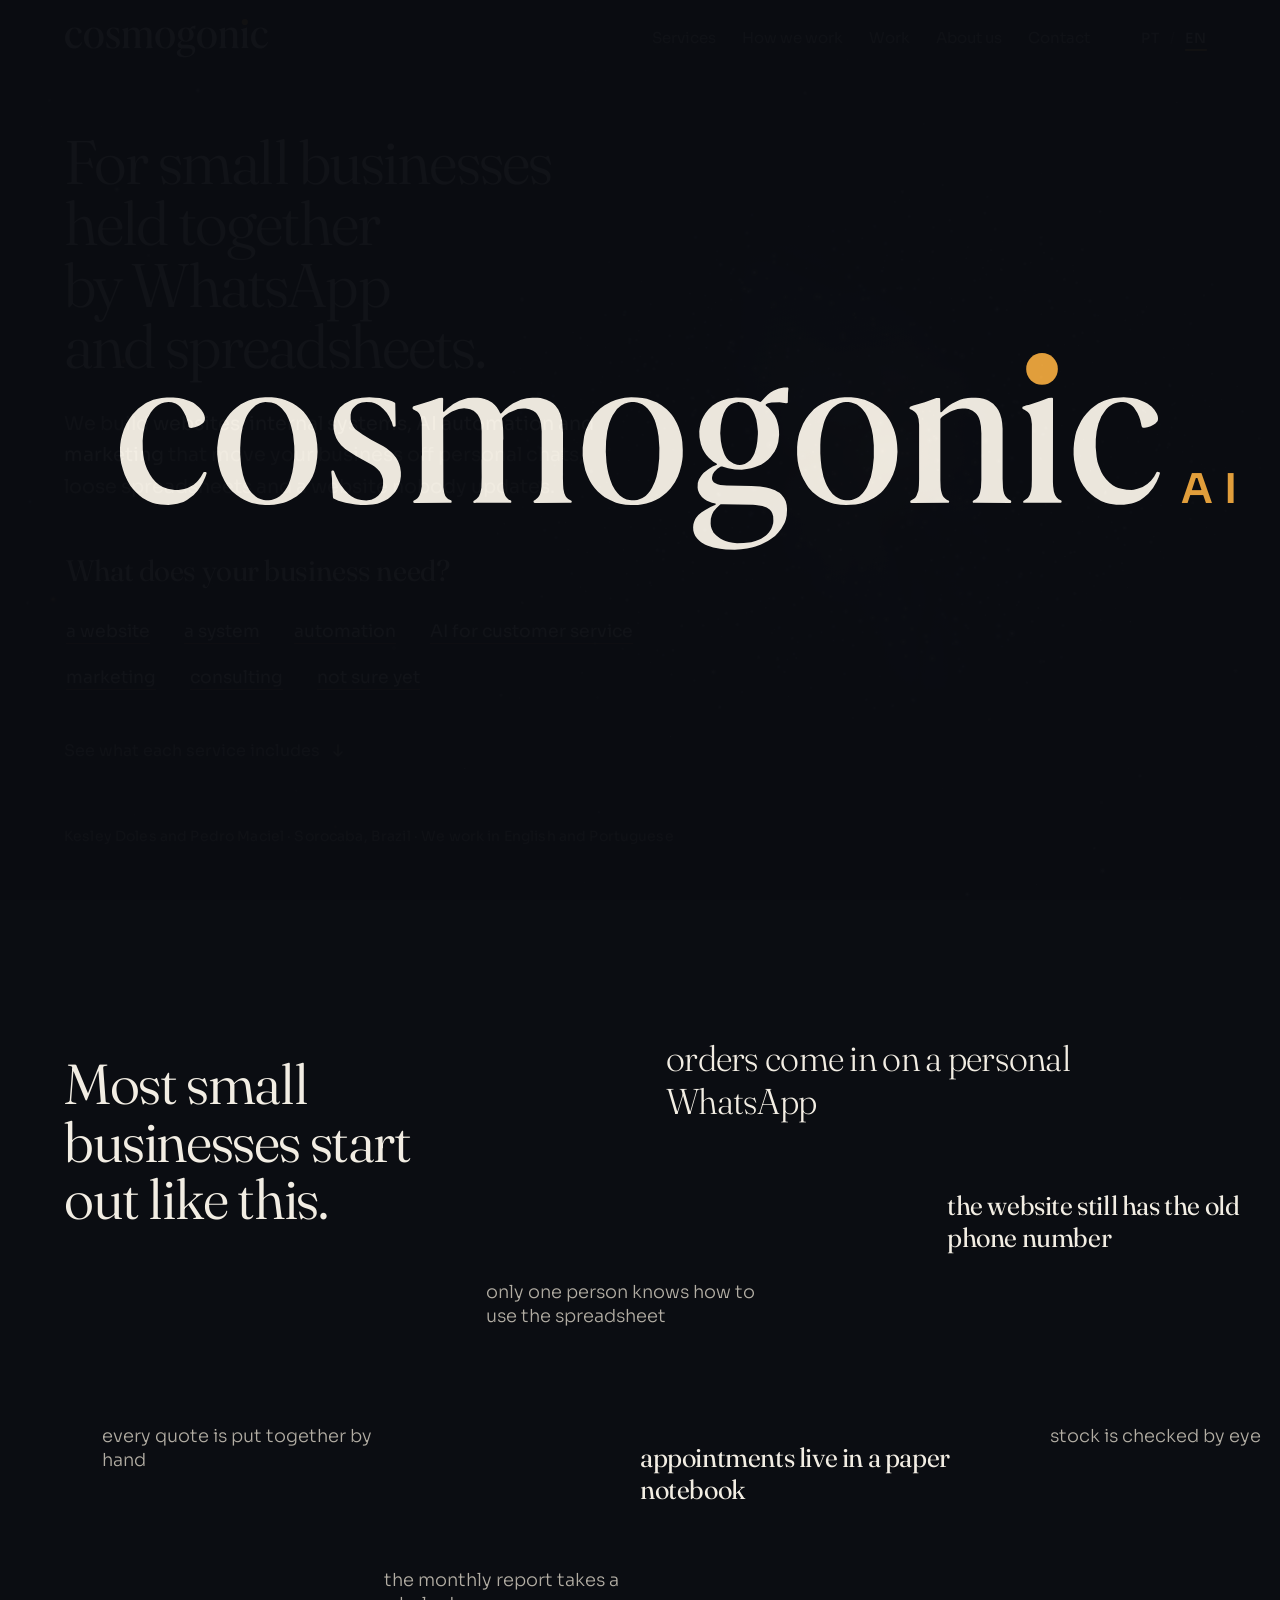
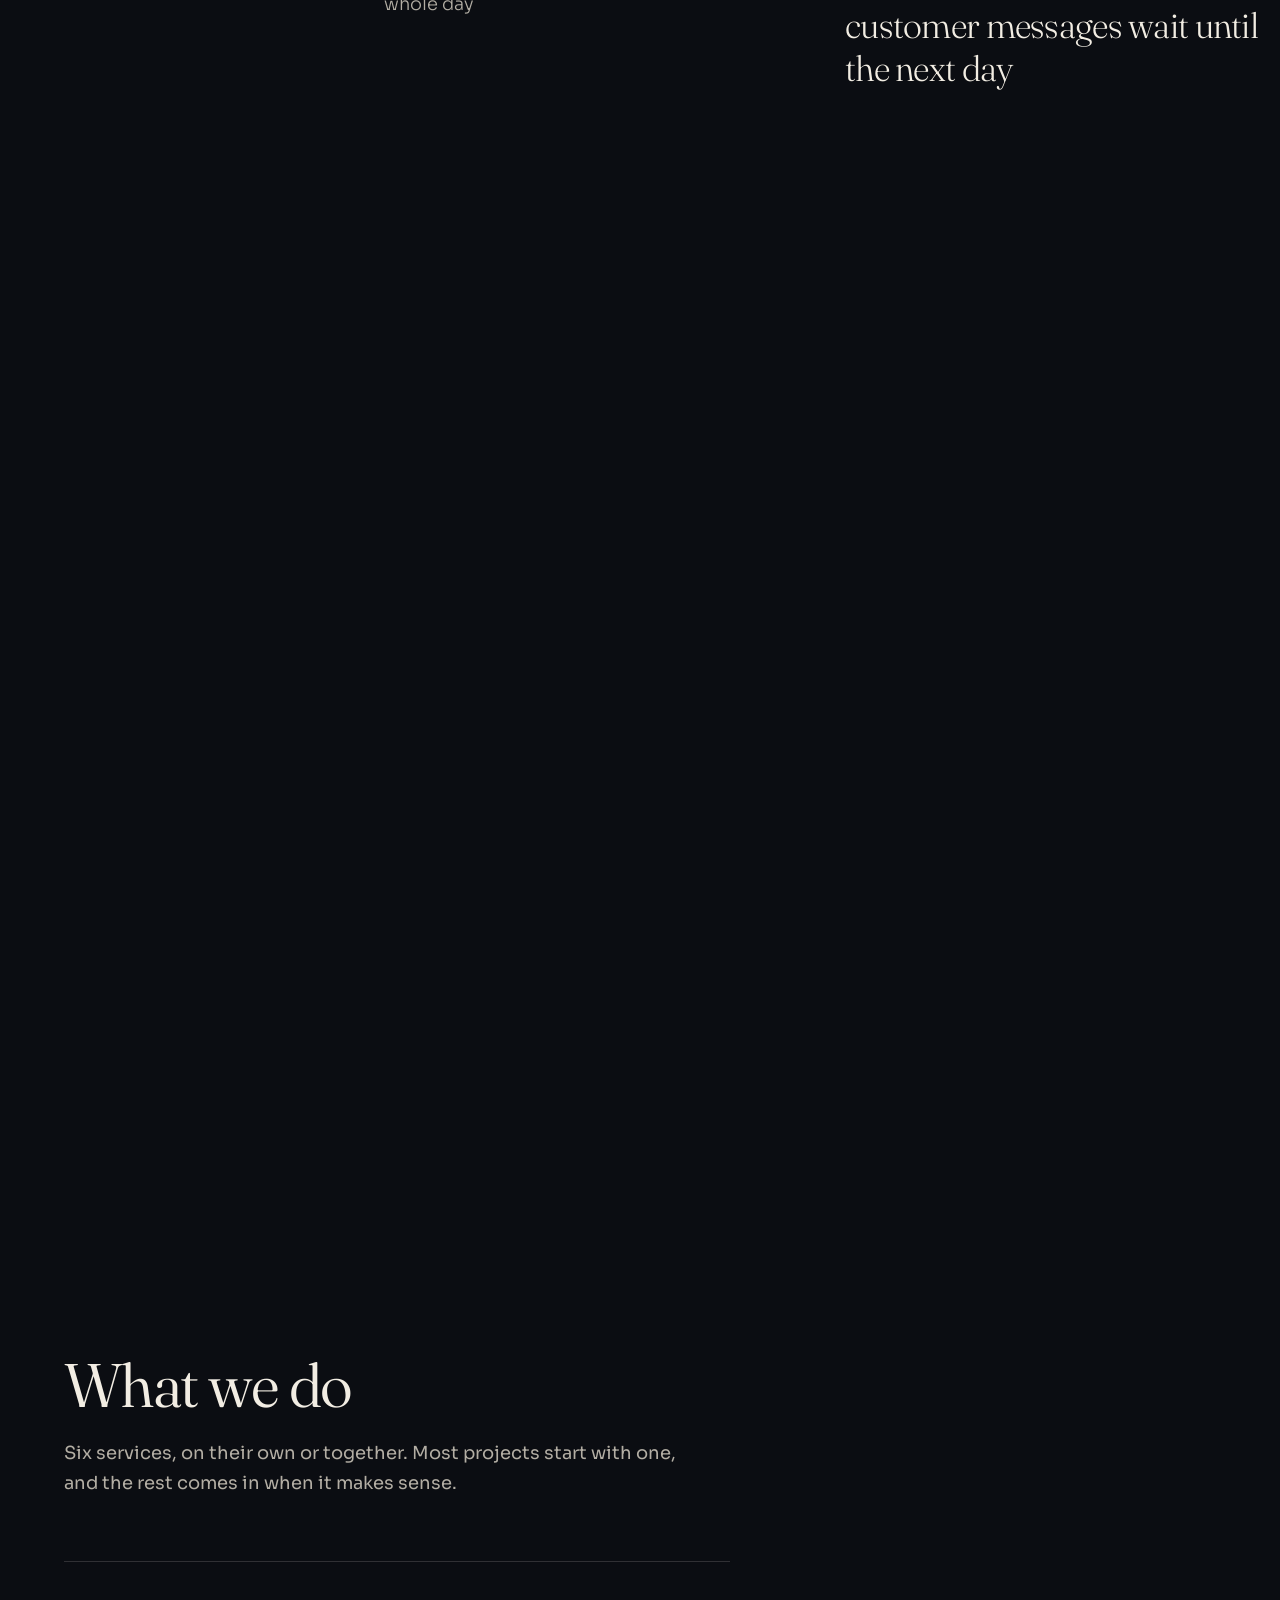
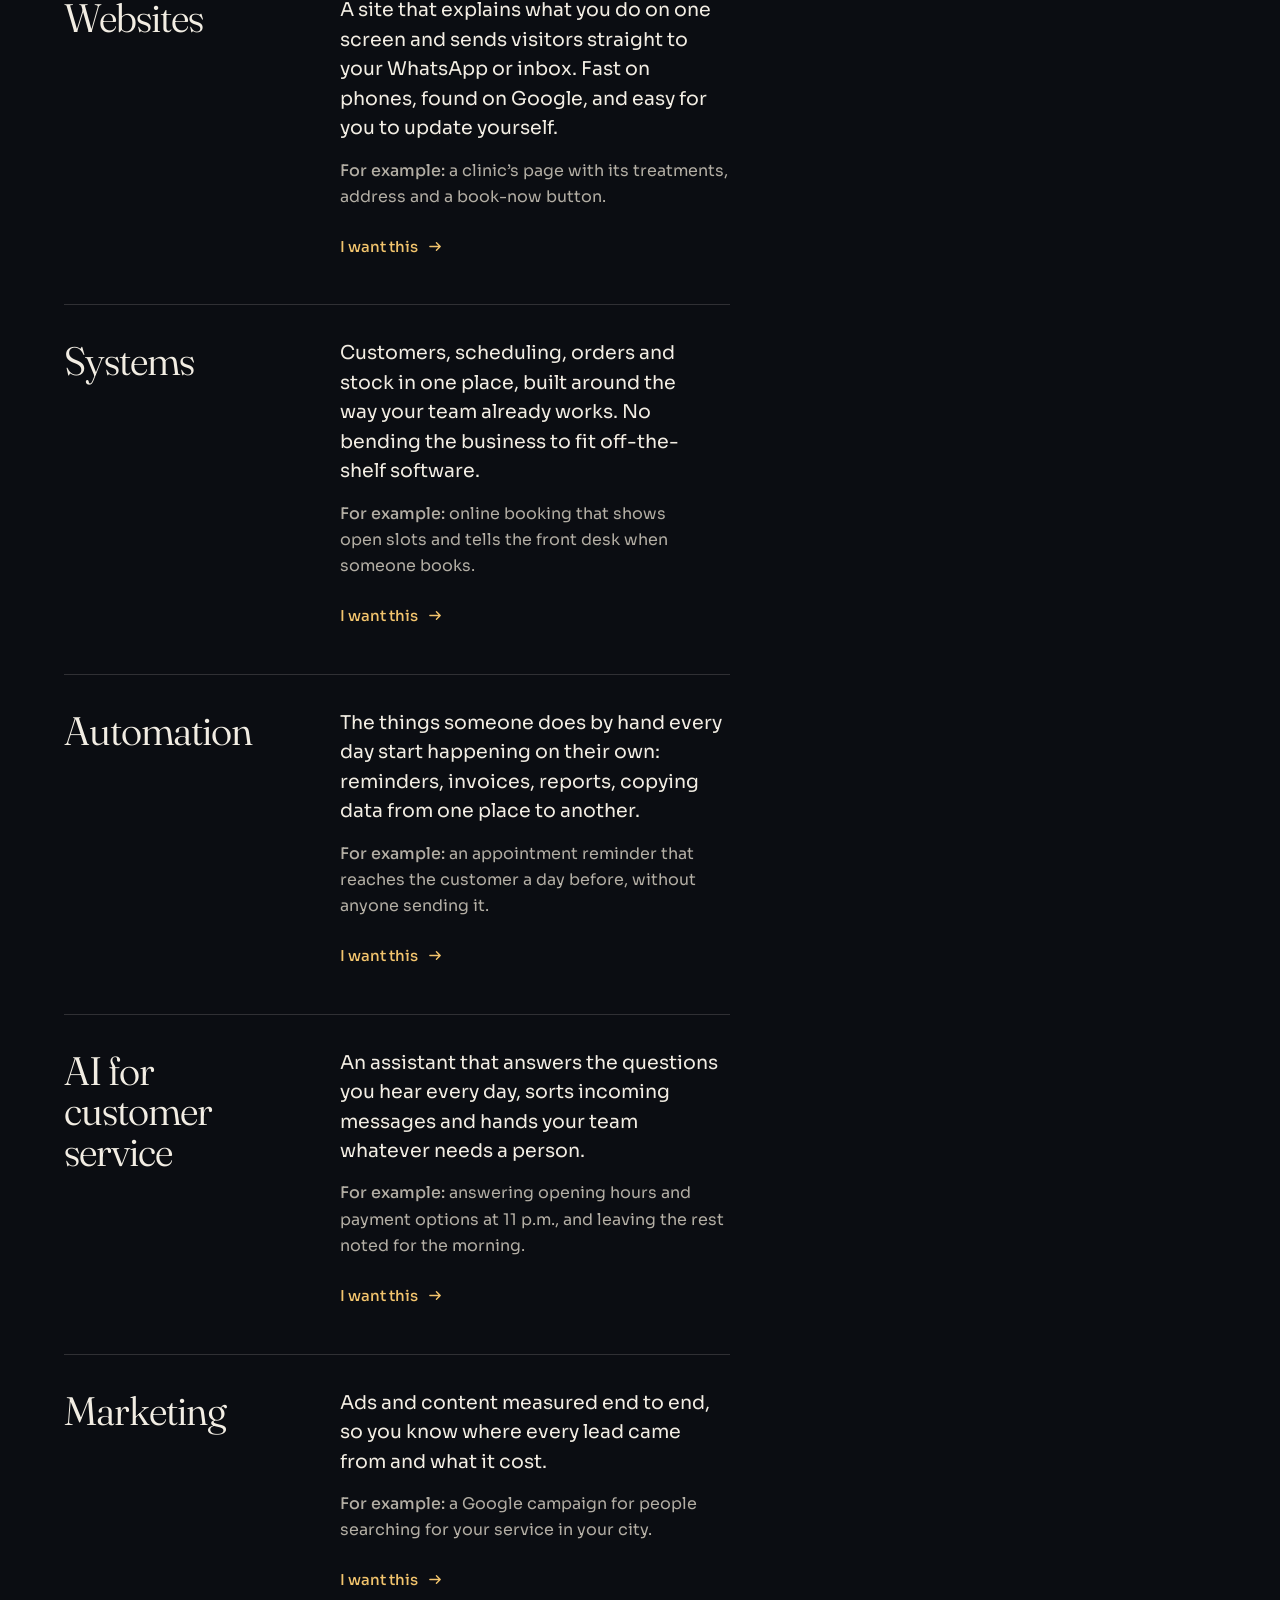
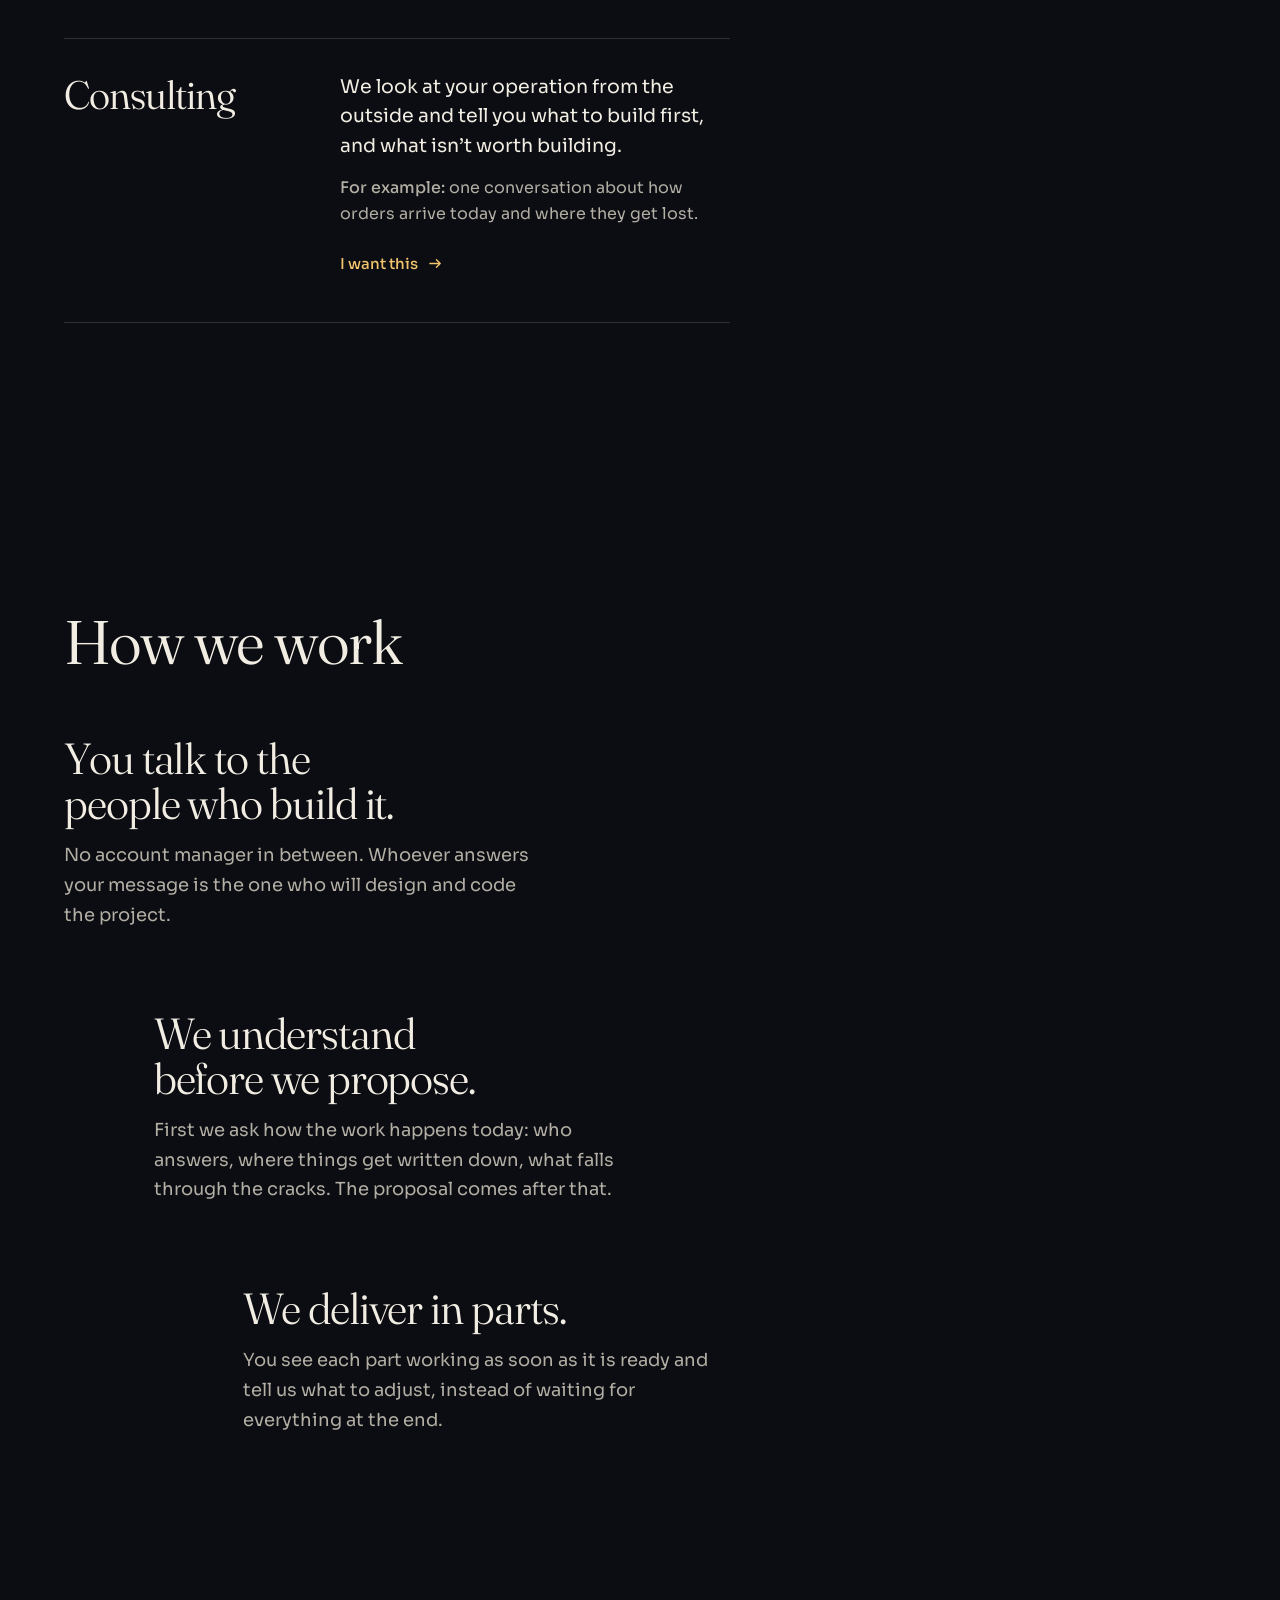
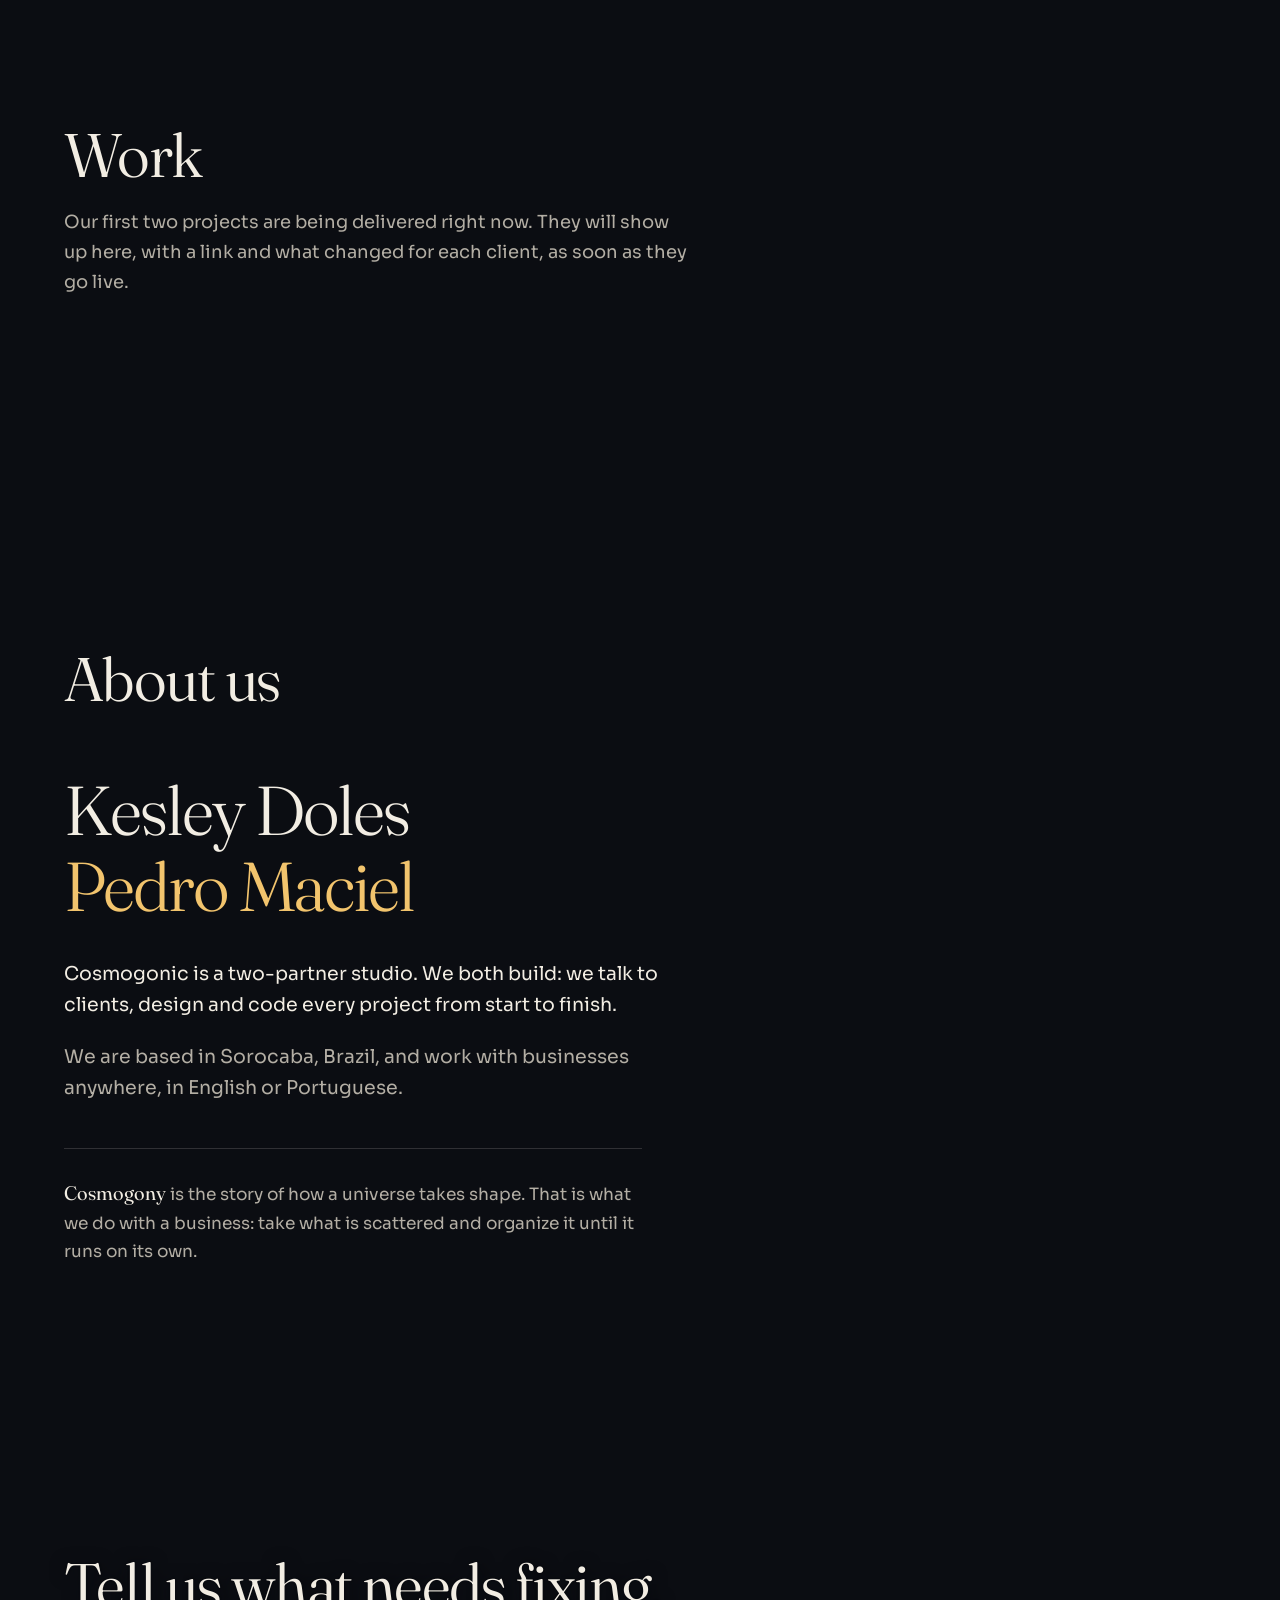
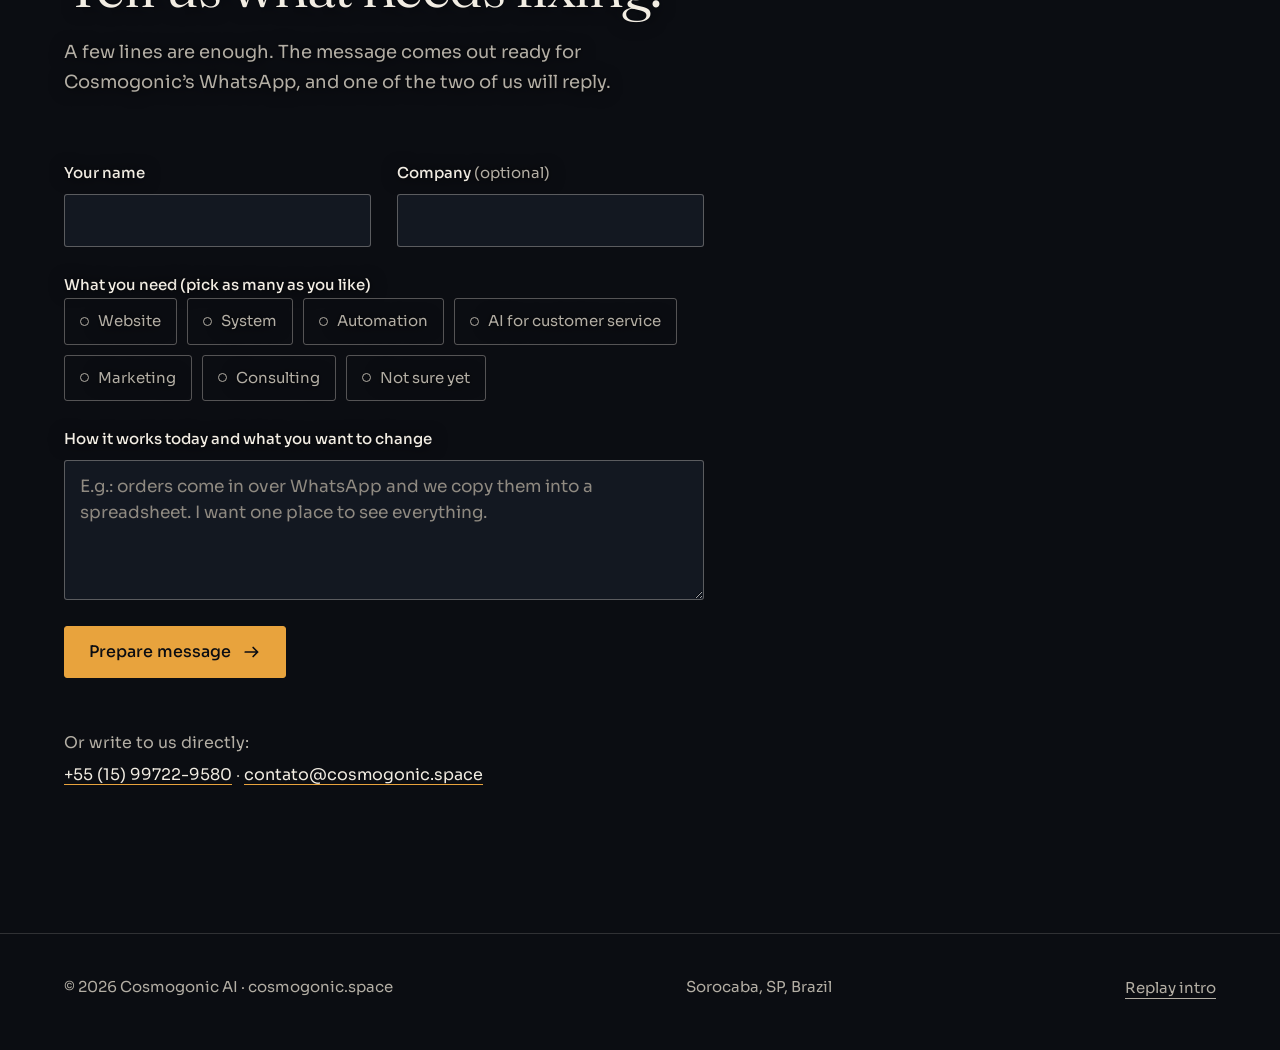
==== commit eb5532c1: "Ajustes da crítica do Impeccable no site - Contato funcionando: WhatsApp e contato@cosmogonic.space " ====
--- a/site/index.html
+++ b/site/index.html
@@ -8,18 +8,18 @@
 <meta name="theme-color" content="#0B0D12">
 
 <!-- Endereço oficial e versões por idioma (o inglês é a mesma página com ?lang=en) -->
-<link rel="canonical" href="https://cosmogonicai.com/" id="canonical">
-<link rel="alternate" hreflang="pt-BR" href="https://cosmogonicai.com/">
-<link rel="alternate" hreflang="en" href="https://cosmogonicai.com/?lang=en">
-<link rel="alternate" hreflang="x-default" href="https://cosmogonicai.com/">
+<link rel="canonical" href="https://cosmogonic.space/" id="canonical">
+<link rel="alternate" hreflang="pt-BR" href="https://cosmogonic.space/">
+<link rel="alternate" hreflang="en" href="https://cosmogonic.space/?lang=en">
+<link rel="alternate" hreflang="x-default" href="https://cosmogonic.space/">
 
 <!-- Prévia ao compartilhar o link (WhatsApp, LinkedIn, etc.) -->
 <meta property="og:type" content="website">
 <meta property="og:site_name" content="Cosmogonic AI">
-<meta property="og:url" content="https://cosmogonicai.com/">
+<meta property="og:url" content="https://cosmogonic.space/">
 <meta property="og:title" content="Cosmogonic AI · sites, sistemas e automação para empresas">
 <meta property="og:description" content="Site, sistema, automação com IA e marketing para tirar a sua empresa do WhatsApp pessoal e da planilha solta. Kesley Doles e Pedro Maciel, Sorocaba (SP).">
-<meta property="og:image" content="https://cosmogonicai.com/og-imagem.png">
+<meta property="og:image" content="https://cosmogonic.space/og-imagem.png">
 <meta property="og:image:width" content="1200">
 <meta property="og:image:height" content="630">
 <meta property="og:image:alt" content="Wordmark da Cosmogonic ao lado de uma estrela âmbar com um disco de poeira em órbita.">
@@ -30,7 +30,7 @@
 <link rel="icon" href="favicon.svg" type="image/svg+xml">
 <link rel="icon" href="favicon-32.png" sizes="32x32" type="image/png">
 <link rel="apple-touch-icon" href="apple-touch-icon.png">
-<script>try{if(new URLSearchParams(location.search).get('lang')==='en')document.getElementById('canonical').href='https://cosmogonicai.com/?lang=en'}catch(e){}</script>
+<script>try{if(new URLSearchParams(location.search).get('lang')==='en')document.getElementById('canonical').href='https://cosmogonic.space/?lang=en'}catch(e){}</script>
 <link rel="preconnect" href="https://fonts.googleapis.com">
 <link rel="preconnect" href="https://fonts.gstatic.com" crossorigin>
 <link rel="stylesheet" href="https://fonts.googleapis.com/css2?family=Fraunces:opsz,wght@9..144,300..600&family=Sora:wght@300;400;500;600&display=swap">
@@ -188,18 +188,15 @@
         <h2 id="h-trab" data-i="h2trab">Trabalhos</h2>
         <p data-i="trabLead">Os dois primeiros projetos estão em fase de entrega. Eles entram aqui, com link e o que mudou para cada cliente, assim que forem ao ar.</p>
       </div>
+      <!-- Lista de projetos: volta quando o primeiro cliente estiver no ar.
+           Cada item precisa de data-slug (usado no ?de= do rodapé do cliente) e data-nome.
       <ul class="obras">
-        <li class="obra" data-slug="projeto-01" data-nome="Projeto 01">
-          <div class="quadro"><div><svg viewBox="0 0 34 34" aria-hidden="true"><rect x="2.5" y="5.5" width="29" height="21" rx="2" fill="none" stroke="currentColor" stroke-width="1.5"/><path d="M2.5 10.5h29M12 30.5h10" fill="none" stroke="currentColor" stroke-width="1.5" stroke-linecap="round"/></svg><span data-i="quadro">A captura do site entra aqui na entrega.</span></div></div>
-          <div class="linha"><h3>Projeto 01</h3><span class="status" data-i="status">Em entrega</span></div>
-          <p data-i="o1">Site com um sistema básico. Nome do cliente, link e resultado entram quando o projeto for publicado.</p>
-        </li>
-        <li class="obra" data-slug="projeto-02" data-nome="Projeto 02">
-          <div class="quadro"><div><svg viewBox="0 0 34 34" aria-hidden="true"><rect x="2.5" y="5.5" width="29" height="21" rx="2" fill="none" stroke="currentColor" stroke-width="1.5"/><path d="M2.5 10.5h29M12 30.5h10" fill="none" stroke="currentColor" stroke-width="1.5" stroke-linecap="round"/></svg><span data-i="quadro">A captura do site entra aqui na entrega.</span></div></div>
-          <div class="linha"><h3>Projeto 02</h3><span class="status" data-i="status">Em entrega</span></div>
-          <p data-i="o2">Site com um sistema básico. Nome do cliente, link e resultado entram quando o projeto for publicado.</p>
+        <li class="obra" data-slug="nome-do-cliente" data-nome="Nome do cliente">
+          <div class="linha"><h3>Nome do cliente</h3><span class="status">No ar</span></div>
+          <p>O que foi feito e o que mudou para o cliente.</p>
         </li>
       </ul>
+      -->
     </div>
   </section>
 
@@ -281,7 +278,7 @@
 </main>
 
 <footer class="rodape">
-  <span>© 2026 Cosmogonic AI · cosmogonicai.com</span>
+  <span>© 2026 Cosmogonic AI · cosmogonic.space</span>
   <span data-i="rodape">Sorocaba, SP, Brasil</span>
   <button type="button" id="replay" data-i="replay">Rever abertura</button>
 </footer>
--- a/site/estilo.css
+++ b/site/estilo.css
@@ -43,15 +43,15 @@
 /* texto sobre o brilho da estrela no fim da página */
 #contato :is(h2,p,label,legend){text-shadow:0 1px 16px rgba(11,13,18,.95),0 0 3px rgba(11,13,18,.85)}
 .brand{display:flex;align-items:center;gap:10px;text-decoration:none;color:var(--ink);margin-right:auto}
-.brand .bw{position:relative;display:block;height:44px;width:205px;transition:width .55s cubic-bezier(.65,0,.25,1) .1s}
+.brand .bw{position:relative;display:block;height:44px;width:205px}
 .brand .word{position:absolute;left:0;top:50%;height:40px;width:auto;transform:translateY(-50%);overflow:visible;color:var(--ink)}
 .brand .word .l{transform-box:fill-box;transform-origin:center;transition:transform .55s cubic-bezier(.65,0,.25,1) .12s,opacity .45s ease-out .18s}
 .brand .word .c0{transition:opacity .3s ease .15s}
 .brand .logo{position:absolute;left:0;top:0;height:44px;width:auto;display:block;opacity:0;transform:scale(.35);transform-origin:9px 55%;transition:opacity .15s ease,transform .25s ease}
-.brand.compact .bw{width:49px;transition-delay:0s}
+
 .brand.compact .word .l{transform:translateX(var(--dx)) scale(.3);opacity:0;transition:transform .55s cubic-bezier(.65,0,.25,1),opacity .3s ease-in}
 .brand.compact .word .c0{transform:none;opacity:0;transition:opacity .25s ease .25s}
-.brand.compact .logo{opacity:1;transform:none;transition:opacity .35s ease .28s,transform .55s cubic-bezier(.2,.9,.25,1.15) .22s}
+.brand.compact .logo{opacity:1;transform:none;transition:opacity .35s ease .28s,transform .55s cubic-bezier(.2,.9,.25,1) .22s}
 .menu{display:flex;gap:2px}
 .menu a{color:var(--cinza);text-decoration:none;font-size:15px;padding:10px 12px;min-height:44px;display:inline-flex;align-items:center;border-radius:3px;transition:color .2s}
 .menu a:hover,.menu a[aria-current=true]{color:var(--creme)}
@@ -88,7 +88,7 @@
 .chegada{display:none;font-size:16px;color:var(--creme);margin-bottom:28px;max-width:34em}
 .chegada.on{display:block}
 .chegada b{font-weight:500;color:var(--ambar2)}
-.hero h1{font-size:clamp(3rem,6.2vw,5.8rem);line-height:.98;letter-spacing:-.03em;max-width:13ch;font-weight:330}
+.hero h1{font-size:clamp(2.8rem,4.8vw,4.4rem);line-height:1;letter-spacing:-.03em;max-width:16ch;font-weight:330}
 .hero .lead{margin-top:30px;max-width:30em;font-size:clamp(18px,1.5vw,21px);color:var(--cinza)}
 .hero .lead strong{color:var(--creme);font-weight:400}
 .pedido{margin-top:44px;border:0;padding:0}
@@ -117,8 +117,8 @@
 .servicos li{display:grid;grid-template-columns:minmax(0,15rem) minmax(0,1fr);gap:10px 36px;padding:34px 0 36px;border-bottom:1px solid var(--linha)}
 .servicos h3{font-size:clamp(2rem,3.1vw,2.9rem);font-weight:340;padding-top:2px}
 .servicos .txt{display:grid;gap:14px;align-content:start}
-.servicos .txt>p:first-child{font-size:19px;color:var(--creme);line-height:1.55}
-.servicos .ex{color:var(--cinza);font-size:16px}
+.servicos .txt>p:first-child{font-size:19px;color:var(--creme);line-height:1.55;max-width:80ch}
+.servicos .ex{color:var(--cinza);font-size:16px;max-width:56ch}
 .servicos .ex b{font-weight:500;color:var(--cinza)}
 .servicos .pedir{justify-self:start;font:500 15px var(--sans);background:none;border:0;padding:8px 0;min-height:44px;color:var(--ambar2);cursor:pointer;display:inline-flex;align-items:center;gap:10px}
 .servicos .pedir svg{width:15px;height:15px;transition:transform .3s var(--ease)}
@@ -190,7 +190,7 @@
 .pronto .voltar{justify-self:start;font:400 15px var(--sans);background:none;border:0;color:var(--cinza);text-decoration:underline;text-underline-offset:.3em;cursor:pointer;min-height:44px;padding:0}
 .pronto .voltar:hover{color:var(--creme)}
 .direto{margin-top:52px;display:grid;gap:6px;font-size:16px;color:var(--cinza)}
-.reservado{display:inline-block;border:1px dashed var(--linha2);border-radius:3px;padding:2px 10px;color:var(--cinza);font-size:15px}
+.reservado{display:inline-block;border:1px dashed var(--linha2);border-radius:3px;padding:7px 12px;color:var(--cinza);font-size:15px}
 
 /* ---------- rodapé ---------- */
 .rodape{position:relative;z-index:1;background:var(--noite);border-top:1px solid var(--linha);padding:32px var(--gut) 40px;display:flex;flex-wrap:wrap;gap:12px 32px;justify-content:space-between;align-items:center;font-size:15px;color:var(--cinza)}
@@ -214,7 +214,7 @@
 @media(max-width:760px){
   body{font-size:17px}
   .topo{padding:10px 16px;gap:4px 10px}
-  .brand .bw{height:30px;width:154px}.brand .word{height:30px}.brand .logo{height:30px;transform-origin:7px 55%}.brand.compact .bw{width:34px}
+  .brand .bw{height:30px;width:154px}.brand .word{height:30px}.brand .logo{height:30px;transform-origin:7px 55%}
   .idioma button{padding:10px 6px;min-width:34px}
   .topo .falar{padding:8px 12px;font-size:14px;min-height:44px}
   .hero{justify-content:flex-end;padding-top:30svh;padding-bottom:48px;min-height:100svh}
@@ -232,7 +232,8 @@
   /* da ignição em diante a estrela fica forte: fundo mais fechado atrás do texto */
   #trabalhos.sec,#nos.sec,#contato.sec{background:linear-gradient(rgba(11,13,18,0),rgba(11,13,18,.9) 120px,rgba(11,13,18,.9))}
   .colapso{height:190svh}
-  .colapso h2{top:auto;bottom:64svh;max-width:12ch;font-size:clamp(2.1rem,9vw,2.8rem)}
+  /* o ponto da estrela fica a 27% da altura: o título sobe para cima dele, com véu escuro no texto */
+  .colapso h2{top:84px;bottom:auto;max-width:16ch;font-size:clamp(2rem,8.4vw,2.6rem);text-shadow:0 1px 18px rgba(11,13,18,.95),0 0 4px rgba(11,13,18,.9)}
   .frag{left:var(--mx);top:var(--my);max-width:44vw}
   .frag.g{font-size:1.25rem}.frag.m{font-size:1.15rem}.frag.s{font-size:15px}
   .fecho{bottom:6svh;font-size:18px}
